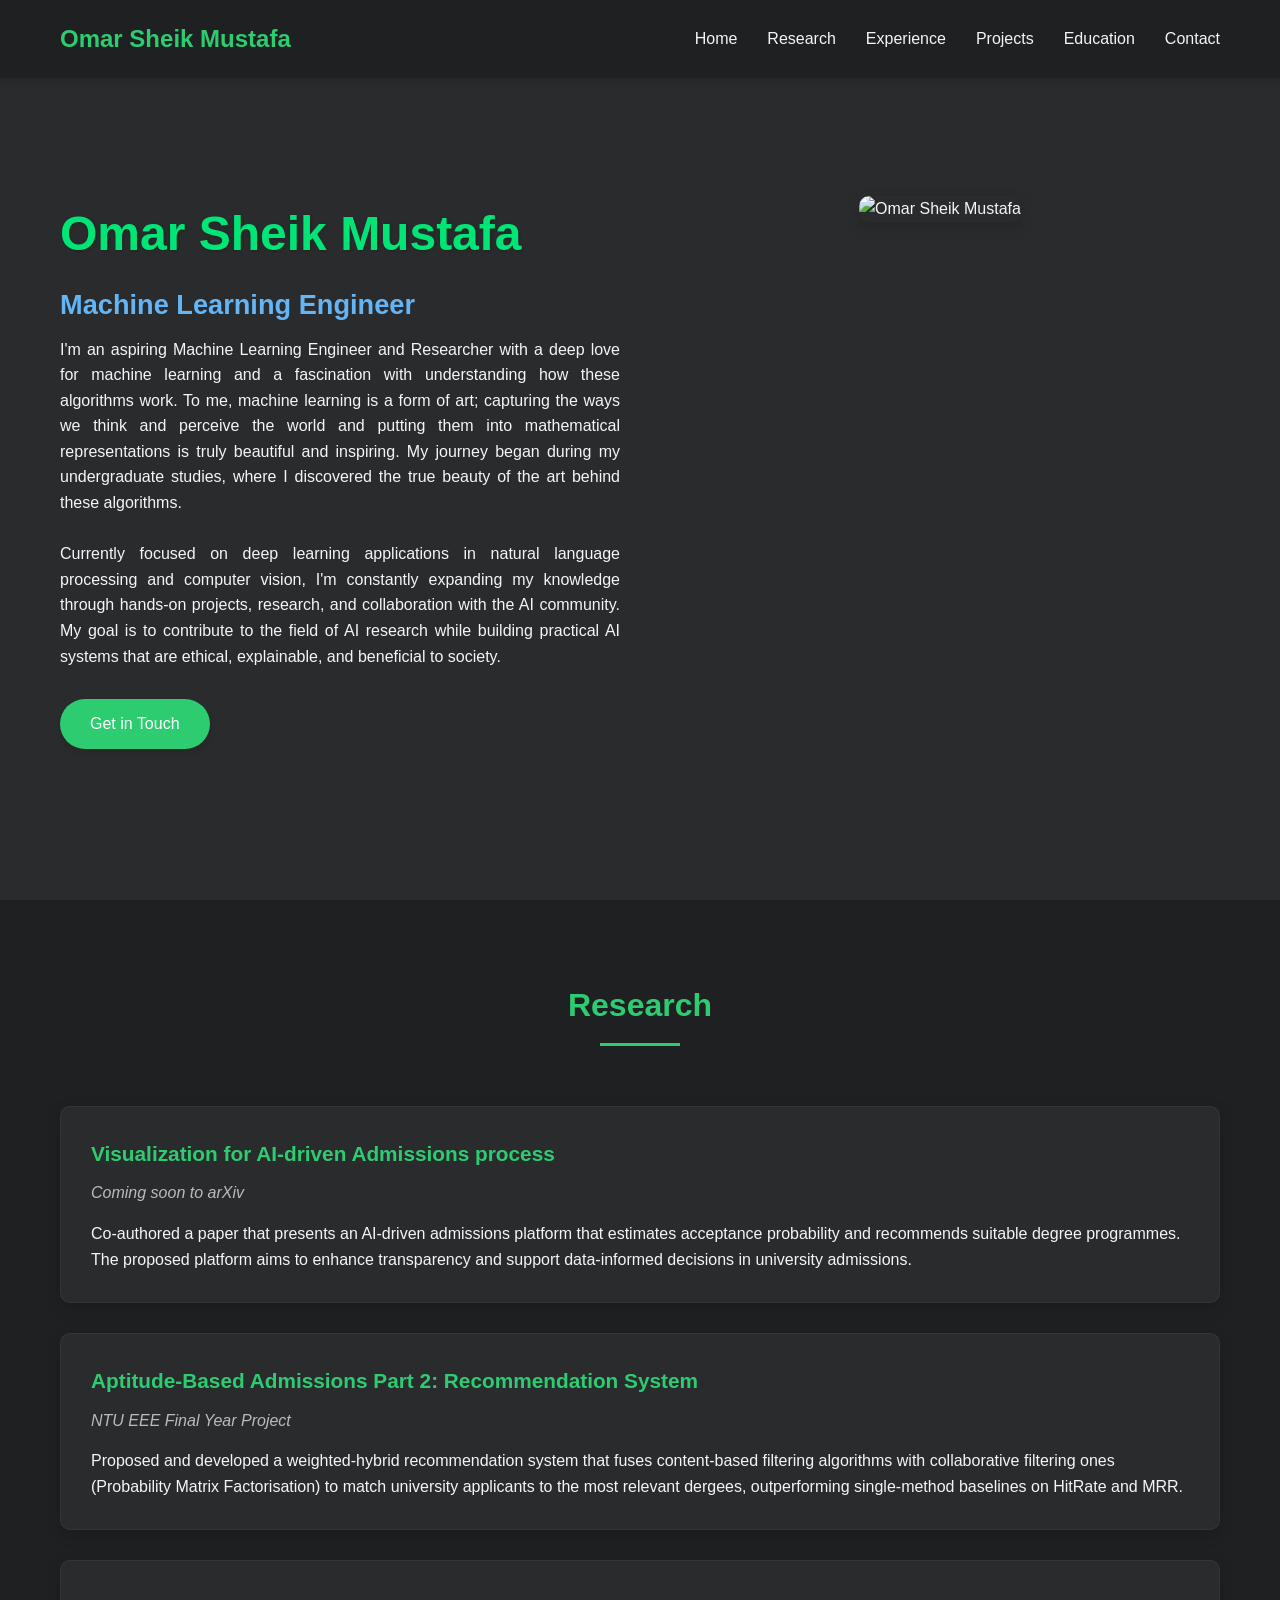
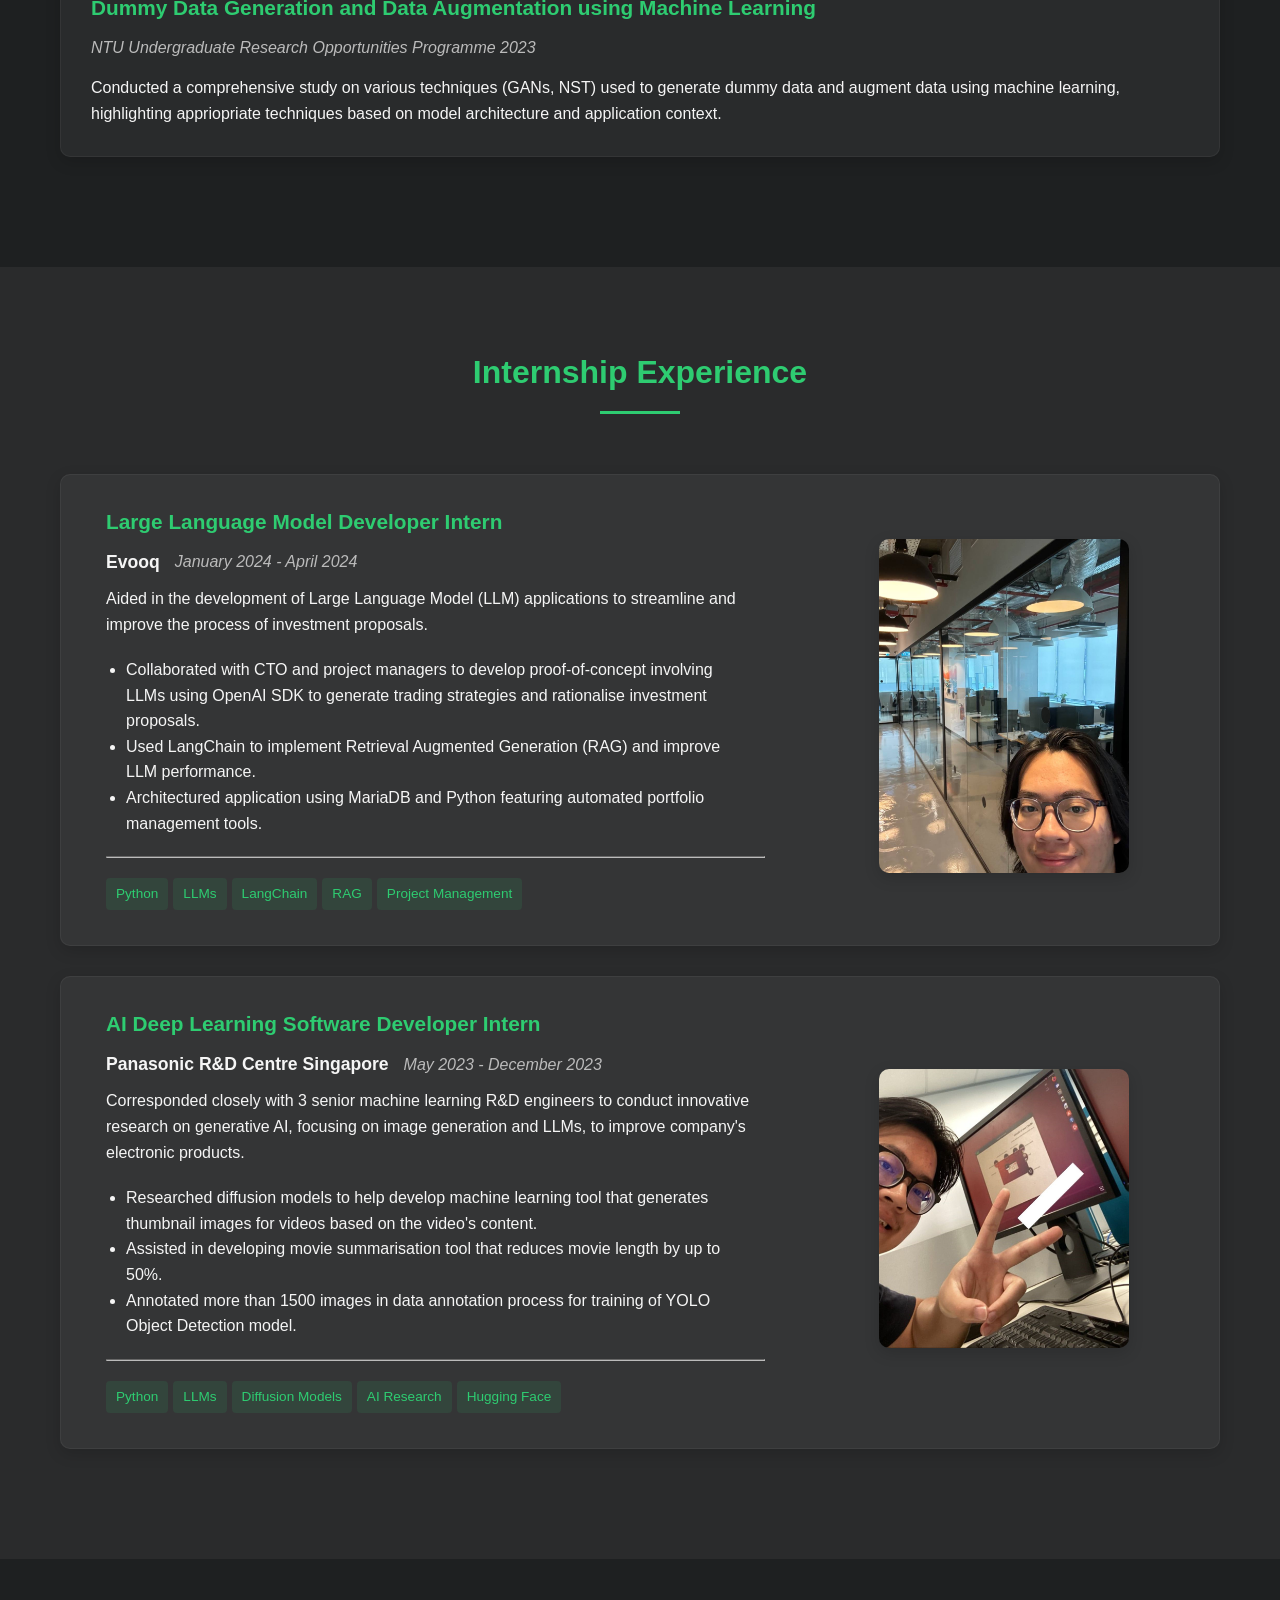
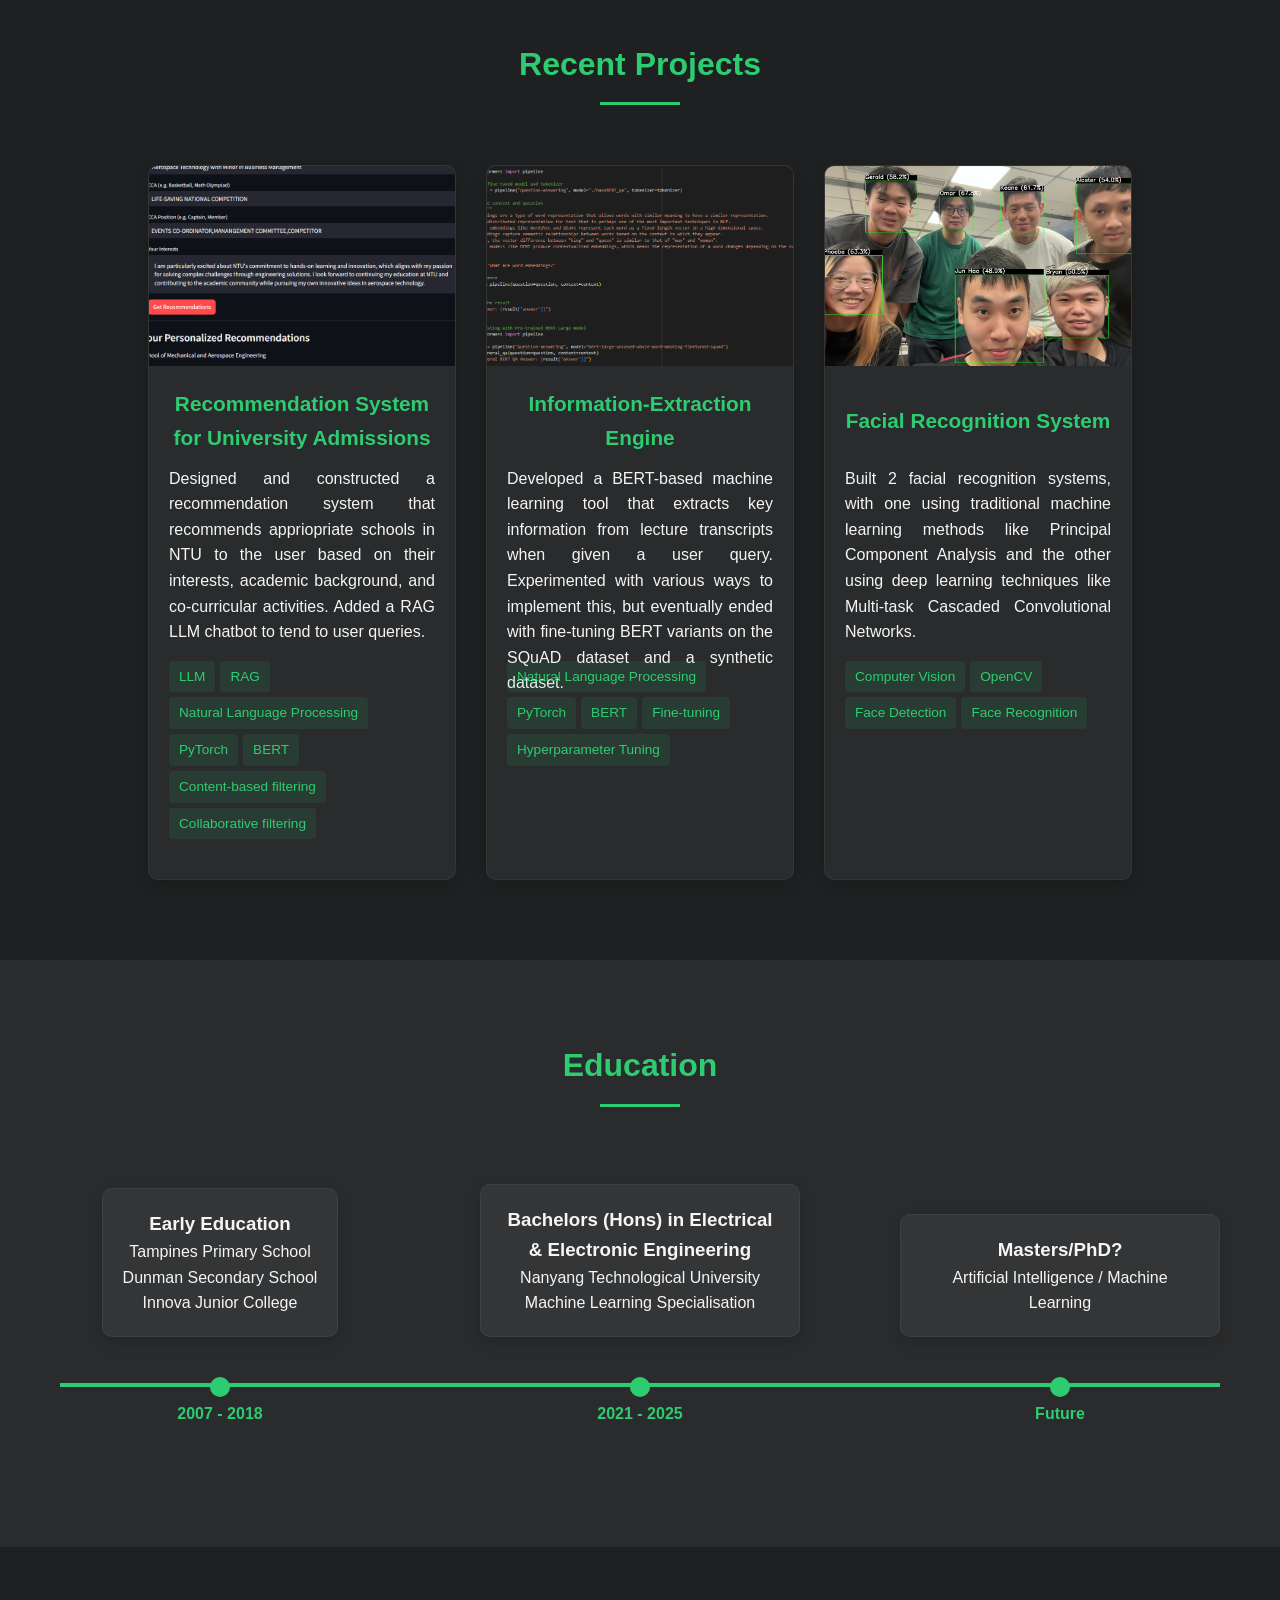
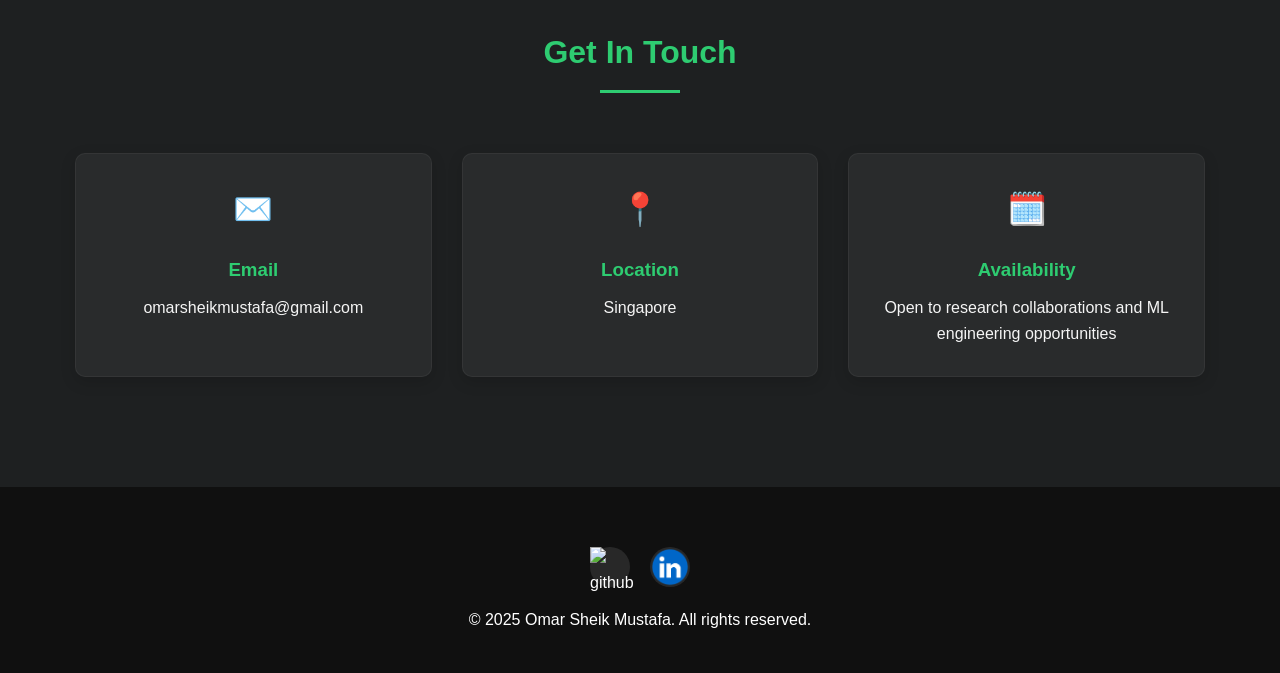
==== index.html @ 71ba4318 "Update index.html" ====
<!DOCTYPE html>
<html lang="en">
<head>
  <meta charset="UTF-8">
  <meta name="viewport" content="width=device-width, initial-scale=1.0">
  <title>Omar Sheik Mustafa</title>
  <link rel="stylesheet" href="styles.css">
</head>
<body>
  <!-- Header -->
  <header>
    <div class="container">
      <nav class="navbar">
        <div class="logo">Omar Sheik Mustafa</div>
        <ul class="nav-links">
          <li><a href="#about">Home</a></li>
          <li><a href="#research">Research</a></li>
          <li><a href="#experience">Experience</a></li>
          <li><a href="#projects">Projects</a></li>
          <li><a href="#education">Education</a></li>
          <li><a href="#contact">Contact</a></li>
        </ul>
        <div class="hamburger">&#9776;</div>
      </nav>
    </div>
  </header>

  <!-- Home Section -->
  <section id="about" class="about" style="background-color: #2a2b2c;">
    <div class="about-container">
      <!-- <h2 class="section-title">About Me</h2> -->       
      <div class="about-content">
        <div class="about-text">
          <h1>Omar Sheik Mustafa</h1>
          <h2>Machine Learning Engineer</h2>
          <p>
            I'm an aspiring Machine Learning Engineer and Researcher with a deep love for machine learning 
            and a fascination with understanding how these algorithms work. To me, machine learning is a 
            form of art; capturing the ways we think and perceive the world and putting them into mathematical representations 
            is truly beautiful and inspiring. My journey began during my undergraduate studies, 
            where I discovered the true beauty of the art behind these algorithms.
          </p>
          <br>
          <p>
            Currently focused on deep learning applications in natural language processing and computer vision, 
            I'm constantly expanding my knowledge through hands-on projects, research, and collaboration with the AI community.
            My goal is to contribute to the field of AI research while building practical AI systems that 
            are ethical, explainable, and beneficial to society.
          </p>
          <a href="#contact" class="btn">Get in Touch</a>
        </div>
        <div class="about-image">
          <img src="images/hero.jpg" alt="Omar Sheik Mustafa" width="350">
        </div>
      </div>
    </div>
  </section>

  <!-- Research Section -->
  <section id="research" class="section">
    <div class="container">
      <h2 class="section-title">Research</h2>
      
      <!-- Research Item 1 -->
      <div class="research-item">
        <h3 class="research-title">Visualization for AI-driven Admissions process</h3>
        <p class="research-meta">Coming soon to arXiv</p>
        <p>
          Co-authored a paper that presents an AI-driven admissions platform that 
          estimates acceptance probability and recommends suitable degree programmes. The proposed platform 
          aims to enhance transparency and support data-informed decisions in university admissions.
        </p>
      </div>

      <!-- Research Item 2 -->
      <div class="research-item">
        <h3 class="research-title">Aptitude-Based Admissions Part 2: Recommendation System</h3>
        <p class="research-meta">NTU EEE Final Year Project</p>
        <p>
          Proposed and developed a weighted-hybrid recommendation system that fuses content-based filtering algorithms 
          with collaborative filtering ones (Probability Matrix Factorisation) to match university applicants to the 
          most relevant dergees, outperforming single-method baselines on HitRate and MRR.
        </p>
      </div>
      <!-- Research Item 3 -->
      <div class="research-item">
        <h3 class="research-title">Dummy Data Generation and Data Augmentation using Machine Learning</h3>
        <p class="research-meta">NTU Undergraduate Research Opportunities Programme 2023</p>
        <p>
          Conducted a comprehensive study on various techniques (GANs, NST) used to generate dummy data and augment data 
          using machine learning, highlighting appriopriate techniques based on model architecture and application context.
        </p>
      </div>
    </div>
  </section>

  <!-- Experience Section -->
  <section id="experience" class="section" style="background-color: #2a2b2c;">
    <div class="container">
      <h2 class="section-title">Internship Experience</h2>
      <div class="experience-grid">

        <div class="experience-card">
          <div class="experience-content">
            <h3 class="experience-title">
              Large Language Model Developer Intern
            </h3>
            <div class="experience-meta">
              <span class="experience-company">Evooq</span>
              <span class="experience-duration">January 2024 - April 2024</span>
            </div>
            <p class="experience-summary">
              Aided in the development of Large Language Model (LLM) applications to streamline and improve the process 
              of investment proposals.
            </p>

            <ul class="experience-points">
              <li>
                Collaborated with CTO and project managers to develop proof-of-concept involving LLMs using OpenAI SDK 
                to generate trading strategies and rationalise investment proposals.
              </li>
              <li>
                Used LangChain to implement Retrieval Augmented Generation (RAG) and improve LLM performance.
              </li>
              <li>
                Architectured application using MariaDB and Python featuring automated portfolio management tools.
              </li>
            </ul>

            <hr>

            <div class="experience-tags">
              <span class="experience-tag">Python</span>
              <span class="experience-tag">LLMs</span>
              <span class="experience-tag">LangChain</span>
              <span class="experience-tag">RAG</span>
              <span class="experience-tag">Project Management</span>
            </div>
          </div>
          <div class="experience-image">
            <img src="images/evooq.jpg" alt="Evooq" width="250px">
          </div>
        </div>

        <div class="experience-card">
          <div class="experience-content">
            <h3 class="experience-title">
              AI Deep Learning Software Developer Intern
            </h3>
            <div class="experience-meta">
              <span class="experience-company">Panasonic R&D Centre Singapore</span>
              <span class="experience-duration">May 2023 - December 2023</span>
            </div>
            <p class="experience-summary">
              Corresponded closely with 3 senior machine learning R&D engineers to conduct innovative research on 
              generative AI, focusing on image generation and LLMs, to improve company's electronic products.
            </p>

            <ul class="experience-points">
              <li>
                Researched diffusion models to help develop machine learning tool that generates thumbnail images for videos 
                based on the video's content.
              </li>
              <li>
                Assisted in developing movie summarisation tool that reduces movie length by up to 50%.
              </li>
              <li>
                Annotated more than 1500 images in data annotation process for training of YOLO Object Detection model.
              </li>
            </ul>

            <hr>

            <div class="experience-tags">
              <span class="experience-tag">Python</span>
              <span class="experience-tag">LLMs</span>
              <span class="experience-tag">Diffusion Models</span>
              <span class="experience-tag">AI Research</span>
              <span class="experience-tag">Hugging Face</span>
            </div>
          </div>

          <div class="experience-image">
            <img src="images/panasonic.jpg" alt="Panasonic" width="250px">
          </div>
        </div>

      </div>
    </div>
  </section>

  <!-- Projects Section -->
  <section id="projects" class="section">
    <div class="container" id="projects-container">
      <h2 class="section-title">Recent Projects</h2>
      <div class="projects-grid">

        <!-- Project 1 -->
        <div class="project-card">
          <div class="project-image">
            <img src="images/recsys.png" alt="Recommendation System" height="200">
          </div>
          <div class="project-content">
            <h3 class="project-title">Recommendation System for University Admissions</h3>
            <p>
              Designed and constructed a recommendation system that recommends appriopriate schools in NTU 
              to the user based on their interests, academic background, and co-curricular activities. Added a 
              RAG LLM chatbot to tend to user queries.
            </p>
            <div class="project-tags">
              <span class="project-tag">LLM</span>
              <span class="project-tag">RAG</span>
              <span class="project-tag">Natural Language Processing</span>
              <span class="project-tag">PyTorch</span>
              <span class="project-tag">BERT</span>
              <span class="project-tag">Content-based filtering</span>
              <span class="project-tag">Collaborative filtering</span>
            </div>
            <!-- <div class="project-button-container">
              <a href="#" class="project-button">View Project</a>
            </div> -->
          </div>
        </div>
        
        <!-- Project 2 -->
        <div class="project-card">
          <div class="project-image">
            <img src="images/infoextract.png" alt="Information-Extraction Tool" height="200">
          </div>
          <div class="project-content">
            <h3 class="project-title">Information-Extraction Engine</h3>
            <p>
              Developed a BERT-based machine learning tool that extracts key information from lecture transcripts 
              when given a user query. Experimented with various ways to implement this, but eventually ended with 
              fine-tuning BERT variants on the SQuAD dataset and a synthetic dataset.
            </p>
            <div class="project-tags">
              <span class="project-tag">Natural Language Processing</span>
              <span class="project-tag">PyTorch</span>
              <span class="project-tag">BERT</span>
              <span class="project-tag">Fine-tuning</span>
              <span class="project-tag">Hyperparameter Tuning</span>
            </div>
            <!-- <div class="project-button-container">
              <a href="#" class="project-button">View Project</a>
            </div> -->
          </div>
          
        </div>
        
        <!-- Project 3 -->
        <div class="project-card">
          <div class="project-image">
            <img src="images/isd1.jpg" alt="Facial Recognition System">
          </div>
          <div class="project-content">
            <h3 class="project-title">Facial Recognition System</h3>
            <p>
              Built 2 facial recognition systems, with one using traditional machine learning methods like 
              Principal Component Analysis and the other using deep learning techniques like Multi-task Cascaded 
              Convolutional Networks.
            </p>
            <div class="project-tags">
              <span class="project-tag">Computer Vision</span>
              <span class="project-tag">OpenCV</span>
              <span class="project-tag">Face Detection</span>
              <span class="project-tag">Face Recognition </span>
            </div>
            <!-- <div class="project-button-container">
              <a href="https://github.com/omar-ntu/face-recognition" class="project-button">View Project</a>
            </div> -->
          </div>
        </div>
      </div>
    </div>
  </section>

  <!-- Education Section – new horizontal timeline -->
  <section id="education" class="section" style="background-color: #2a2b2c;">
    <div>
      <h2 class="section-title">Education</h2>
    </div>
    <div class="container">
      <div id="education-container">
        <div class="education-timeline">
          <span class="timeline-line"></span>
  
          <!-- Item 1 – left column, content below the line -->
          <div class="education-item">
            <span class="education-dot"></span>
            <span class="education-year">2007 - 2018</span>
            <div class="education-content">
              <h3 class="education-degree">Early Education</h3>
              <p>Tampines Primary School</p>
              <p>Dunman Secondary School</p>
              <p>Innova Junior College</p>
            </div>
          </div>
  
          <!-- Item 2 – centre column, content above the line -->
          <div class="education-item">
            <span class="education-dot"></span>
            <span class="education-year">2021 - 2025</span>
            <div class="education-content">
              <h3 class="education-degree">Bachelors (Hons) in Electrical & Electronic Engineering</h3>
              <p>Nanyang Technological University</p>
              <p>Machine Learning Specialisation</p>
            </div>
          </div>
  
          <!-- Item 3 – right column, content below the line -->
          <div class="education-item">
            <span class="education-dot"></span>
            <span class="education-year">Future</span>
            <div class="education-content">
              <h3 class="education-degree">Masters/PhD?</h3>
              <p>Artificial Intelligence / Machine Learning</p>
            </div>
          </div>
        </div>
      </div>
    </div>
  </section>


  <!-- Contact Section -->
  <section id="contact" class="section">
    <div class="container">
      <h2 class="section-title">Get In Touch</h2>
      
      <div class="contact-info">
        <!-- Email -->
        <div class="contact-card">
          <div class="contact-icon">✉️</div>
          <h3>Email</h3>
          <p>omarsheikmustafa@gmail.com</p>
        </div>
        
        <!-- Location -->
        <div class="contact-card">
          <div class="contact-icon">📍</div>
          <h3>Location</h3>
          <p>Singapore</p>
        </div>
        
        <!-- Availability -->
        <div class="contact-card">
          <div class="contact-icon">🗓️</div>
          <h3>Availability</h3>
          <p>Open to research collaborations and ML engineering opportunities</p>
        </div>
      </div>
    </div>
  </section>

  <!-- Footer -->
  <footer>
    <div class="container">
      <div class="social-links">
        <a href="https://github.com/omar-ntu" target="_blank" class="social-link" rel="noopener noreferrer">
          <img src="images/github.png" alt="github" class="social-link-avatar">
        </a>
        <a href="https://www.linkedin.com/in/omar-sheik-mustafa-7bb816259" target="_blank" class="social-link" rel="noopener noreferrer">
          <img src="images/linkedin.png" alt="linkedin" class="social-link-avatar">
        </a>
      </div>
      <p>&copy; 2025 Omar Sheik Mustafa. All rights reserved.</p>
    </div>
  </footer>

  <script>
    // Mobile navigation toggle
    document.addEventListener('DOMContentLoaded', function() {
      const hamburger = document.querySelector('.hamburger');
      const navLinks = document.querySelector('.nav-links');
      
      hamburger.addEventListener('click', function() {
        navLinks.classList.toggle('active');
      });
      
      // Smooth scrolling for navigation links
      document.querySelectorAll('a[href^="#"]').forEach(anchor => {
        anchor.addEventListener('click', function(e) {
          e.preventDefault();
          
          const targetId = this.getAttribute('href');
          const targetElement = document.querySelector(targetId);
          
          window.scrollTo({
            top: targetElement.offsetTop - 80,
            behavior: 'smooth'
          });
          
          // Close mobile menu after clicking a link
          if (navLinks.classList.contains('active')) {
            navLinks.classList.remove('active');
          }
        });
      });
    });
  </script>
</body>
</html>
---- styles.css ----
:root {
    --primary: #275292;  /* Lighter blue shade */
    --secondary: #2980b9; /* Brighter blue */
    --accent: #2ecc71; /* Vibrant green */
    --light: #1e2021; /* Kept the same as requested */
    --dark: #101010; /* Kept the same */
    --shadow: rgba(0, 0, 0, 0.15); /* Slightly more visible shadow */
}

* {
    margin: 0;
    padding: 0;
    box-sizing: border-box;
    font-family: 'Segoe UI', Tahoma, Geneva, Verdana, sans-serif;
}

body {
    background-color: var(--light);
    color: #f5f5f5; /* Lighter text for better contrast */
    line-height: 1.6;
}

a {
    color: var(--secondary);
    text-decoration: none;
    transition: color 0.3s;
}

a:hover {
    color: var(--accent);
}

.container {
    max-width: 1200px;
    margin: 0 auto;
    padding: 0 20px;
}

/* Header styles */
header {
    background-color: rgba(30, 32, 33, 0.95); /* Semi-transparent for modern look */
    box-shadow: 0 2px 10px var(--shadow);
    position: fixed;
    width: 100%;
    top: 0;
    z-index: 100;
    backdrop-filter: blur(5px); /* Modern blur effect */
}

.navbar {
    display: flex;
    justify-content: space-between;
    align-items: center;
    padding: 20px 0;
}

.logo {
    font-size: 1.5rem;
    font-weight: 700;
    color: var(--accent);
}

.nav-links {
    display: flex;
    list-style: none;
}

.nav-links li {
    margin-left: 30px;
}

.nav-links a {
    font-weight: 500;
    color: #f5f5f5; /* Better contrast */
}
.nav-links a:hover {
    color: var(--accent);
}

.hamburger {
    display: none;
    cursor: pointer;
    color: #f5f5f5;
}

/* Hero section */
.hero {
    background: linear-gradient(135deg, var(--primary) 0%, var(--secondary) 100%);
    color: white;
    padding: 30px 0;
    text-align: center;
}

.hero h1 {
    font-size: 3rem;
    margin-bottom: 20px;
    text-shadow: 1px 1px 3px rgba(0,0,0,0.2);
}

.hero p {
    font-size: 1.2rem;
    max-width: 700px;
    margin: 0 auto 30px;
}

.btn {
    display: inline-block;
    background-color: var(--accent);
    color: white;
    padding: 12px 30px;
    border-radius: 50px; /* Rounded buttons */
    font-weight: 500;
    transition: all 0.3s;
    border: none;
    box-shadow: 0 4px 6px rgba(0,0,0,0.1);
}

.btn:hover {
    background-color: #27ae60; /* Darker green on hover */
    color: white;
    transform: translateY(-2px);
    box-shadow: 0 6px 8px rgba(0,0,0,0.15);
}

/* About section */
.section {
    padding: 80px 0;
}
.about-container {
    max-width: 1200px;
    margin: 0 auto;
    padding: 0 20px;
    height: 100%;
    align-content: center;
}
.about {
    padding: 80px 0;
    height: 100vh;
}

.section-title {
    text-align: center;
    margin-bottom: 60px;
    font-size: 2rem;
    color: var(--accent);
    position: relative;
    padding-bottom: 15px;
}
/* test */
.section-title:after {
    content: '';
    position: absolute;
    bottom: 0;
    left: 50%;
    transform: translateX(-50%);
    width: 80px;
    height: 3px;
    background-color: var(--accent);
}

.about-content {
    display: flex;
    flex-wrap: wrap;
    margin-top: 5vh;
}

.about-text {
    flex: 1;
    min-width: 300px;
    padding-right: 40px;
    text-align: justify;
}
.about h1 {
    font-size: 3rem;
    margin-bottom: 10px;
    text-shadow: 1px 1px 3px rgba(0,0,0,0.2);
    color: #00E676;
}
.about h2 {
    font-size: 1.7rem;
    margin-bottom: 10px;
    color: #64B5F6;
}
.about a {
    margin-top: 30px;
}

.about-image {
    flex: 1;
    min-width: 300px;
    text-align: center;
}

.about-image img {
    max-width: 100%;
    border-radius: 10px;
    box-shadow: 0 5px 15px var(--shadow);
    transition: transform 0.3s;
}

.about-image img:hover {
    transform: scale(1.02);
}

.skills {
    margin-top: 40px;
}

.skills h3 {
    margin-bottom: 20px;
    color: var(--accent);
}

.skill-tags {
    display: flex;
    flex-wrap: wrap;
}

.skill-tag {
    background-color: rgba(255, 255, 255, 0.1);
    color: #f5f5f5;
    padding: 8px 16px;
    border-radius: 20px;
    margin: 0 10px 10px 0;
    box-shadow: 0 2px 5px var(--shadow);
    transition: all 0.3s;
}

.skill-tag:hover {
    background-color: var(--accent);
    transform: translateY(-2px);
}

/* Research section */
.research-item {
    background-color: rgba(255, 255, 255, 0.05);
    padding: 30px;
    border-radius: 10px;
    margin-bottom: 30px;
    box-shadow: 0 5px 15px var(--shadow);
    border: 1px solid rgba(255, 255, 255, 0.05);
    transition: transform 0.3s;
}

.research-item:hover {
    transform: translateY(-3px);
}

.research-title {
    font-size: 1.3rem;
    margin-bottom: 10px;
    color: var(--accent);
}

.research-meta {
    color: #bbb;
    font-style: italic;
    margin-bottom: 15px;
}

/* Experience section */
.experience-card {
    display: flex;
    background-color: rgba(255, 255, 255, 0.05);
    padding: 30px;
    border-radius: 10px;
    margin-bottom: 30px;
    box-shadow: 0 5px 15px var(--shadow);
    border: 1px solid rgba(255, 255, 255, 0.05);
    transition: transform 0.3s;
}
.experience-card:hover {
    transform: translateY(-3px)
}

.experience-content {
    width: 60%;
    margin-left: 15px;
}

.experience-title {
    font-size: 1.3rem;
    margin-bottom: 10px;
    color: var(--accent);
}
.experience-meta {
    display: flex;
    align-items: center;
    flex-wrap: wrap;
    /* margin-bottom: 20px; */
}
.experience-company {
    font-weight: bold;
    margin-right: 15px;
    font-size: 1.1rem;
}
.experience-duration {
    font-style: italic;
    color: #bbb;
    font-size: 1rem;
}

.experience-summary {
    margin-bottom: 20px;
    margin-top: 10px;
    line-height: 1.6;
}

.experience-points {
    margin: 20px;
}

.experience-content hr {
    border-color: #bbb;
}

.experience-tags {
    display: flex;
    flex-wrap: wrap;
    margin-top: 20px;
}
.experience-tag {
    background-color: rgba(46, 204, 113, 0.1);
    color: var(--accent);
    padding: 5px 10px;
    border-radius: 4px;
    margin: 0 5px 5px 0;
    font-size: 0.85rem;
}

.experience-image {
    flex: 1;
    min-width: 300px;
    text-align: center;
    align-content: center;
}
.experience-image img {
    max-width: 100%;
    border-radius: 10px;
    box-shadow: 0 5px 15px var(--shadow);
    transition: transform 0.3s;
    margin-right: -55px;
}
.experience-image img:hover {
    transform: scale(1.02);
}


/* Projects section */
#projects-container{
    width: 80%;
    max-width: 1200px;
}

.projects-grid {
    display: flex;
    grid-template-columns: repeat(auto-fill, minmax(350px, 1fr));
    gap: 30px;
    justify-content: center;
}

.project-card {
    background-color: rgba(255, 255, 255, 0.05);
    border-radius: 10px;
    overflow: hidden;
    box-shadow: 0 5px 15px var(--shadow);
    transition: transform 0.3s;
    border: 1px solid rgba(255, 255, 255, 0.05);
    width: 100%;
    /* max-width: 20%; */
}

.project-card:hover {
    transform: translateY(-5px);
    box-shadow: 0 8px 20px rgba(0, 0, 0, 0.2);
}

/* .project-button-container {
    display: flex;
    flex-direction: column;
}
.project-button {
    margin: auto;
    align-self: flex-start;
    display: inline-block;
    background-color: var(--accent);
    color: white;
    padding: 12px 30px;
    border-radius: 50px; 
    font-weight: 500;
    transition: all 0.3s;
    border: none;
    box-shadow: 0 4px 6px rgba(0,0,0,0.1);
}
.project-button:hover {
    background-color: #27ae60; 
    color: white;
    transform: translateY(-2px);
    box-shadow: 0 6px 8px rgba(0,0,0,0.15);
} */

.project-image {
    height: 200px;
    background-color: #2c3e50;
    display: flex;
    align-items: center;
    justify-content: center;
    color: var(--primary);
    font-size: 3rem;
}
.project-image img {
    height: 200px;
    object-fit: cover;
}

.project-content {
    padding: 20px;
}
.project-content h3 {
    height: 70px;
    text-align: center;
    align-content: center;
}
.project-content p {
    text-align: justify;
    height: 180px;
}

.project-title {
    font-size: 1.3rem;
    margin-bottom: 10px;
    color: var(--accent);
}

.project-tags {
    display: flex;
    flex-wrap: wrap;
    margin: 15px 0;
    /* height: 100px; */
}

.project-tag {
    background-color: rgba(46, 204, 113, 0.1);
    color: var(--accent);
    padding: 5px 10px;
    border-radius: 4px;
    margin: 0 5px 5px 0;
    font-size: 0.85rem;
}

/* Education Section */

#education-container {
    padding-top: 7.5%;
}
/* ===== horizontal timeline ===== */
.education-timeline{
    position:relative;
    display:flex;
    justify-content:space-between;
    align-items:flex-end;
    gap:20px;
    padding:60px 0 0px;
}

/* --- green bar --- */
.timeline-line{
    position:absolute;
    bottom:80px;
    left:0;
    width:100%;
    height:4px;
    background:var(--accent);
    z-index:1;
}

/* --- each timeline item --- */
.education-item{
    position:relative;
    flex:1 1 0;
    max-width:320px;
    display:flex;
    flex-direction:column;
    align-items:center;
    text-align:center;
}

/* --- green dot --- */
.education-dot{
    position:absolute;
    left:50%;
    bottom:80px;
    transform:translate(-50%,50%);
    width:20px;
    height:20px;
    border-radius:50%;
    background:var(--accent);
    z-index:2;
}

/* --- year label --- */
.education-year{
    position:absolute;
    left:50%;
    bottom:40px;
    transform:translateX(-50%);
    font-weight:700;
    color:var(--accent);
}


/* Content cards */
.education-content{
    position:relative;
    padding:20px;
    /* margin-top:-300px; */
    bottom: 130px;
    background:rgba(255,255,255,0.05);
    border:1px solid rgba(255,255,255,0.05);
    border-radius:10px;
    box-shadow:0 5px 15px var(--shadow);
    transition:transform .3s;
}

.education-content:hover{ transform:translateY(-5px); }

/* Contact section */
.contact-info {
    display: flex;
    justify-content: space-between;
    flex-wrap: wrap;
}

.contact-card {
    background-color: rgba(255, 255, 255, 0.05);
    padding: 30px;
    border-radius: 10px;
    box-shadow: 0 5px 15px var(--shadow);
    flex: 1;
    min-width: 300px;
    margin: 0 15px 30px;
    text-align: center;
    border: 1px solid rgba(255, 255, 255, 0.05);
    transition: transform 0.3s;
}

.contact-card:hover {
    transform: translateY(-5px);
}

.contact-icon {
    font-size: 2rem;
    color: var(--accent);
    margin-bottom: 20px;
}

.contact-card h3 {
    margin-bottom: 10px;
    color: var(--accent);
}

/* Footer */
footer {
    background-color: var(--dark);
    color: white;
    padding: 40px 0;
    text-align: center;
}

.social-links {
    display: flex;
    justify-content: center;
    margin: 20px 0;
}

.social-link {
    display: inline-block;
    width: 40px;
    height: 40px;
    background-color: rgba(255, 255, 255, 0.1);
    color: white;
    border-radius: 50%;
    margin: 0 10px;
    line-height: 40px;
    transition: all 0.3s;
}

.social-link:hover {
    background-color: var(--accent);
    transform: translateY(-3px);
}

.social-link-avatar {
    width: 40px;
    height: 40px;
    object-fit: cover;
}

/* Responsive styles */
@media (max-width: 992px) {
    .projects-grid {
        flex-direction: column;
        align-items: center;
    }
    
    .project-card {
        width: 90%;
        max-width: 500px;
        margin-bottom: 30px;
    }
    
    .experience-card {
        flex-direction: column;
    }
    
    .experience-image {
        order: -1;
        margin-bottom: 20px;
    }
    
    .experience-image img {
        margin-right: 0;
        max-width: 200px;
    }
    
    .experience-content {
        width: 100%;
        margin-left: 0;
    }
}

@media (max-width: 768px) {
    /* Fix the about section height issue on mobile */
    .about {
        height: auto; /* Remove fixed height */
        min-height: 100vh; /* Ensure minimum height but allow expansion */
        padding: 100px 0 80px; /* Add top padding for fixed header */
    }
    
    .about-container {
        align-content: flex-start; /* Change from center to flex-start */
        padding-top: 40px; /* Add some top padding */
    }
    
    .about-content {
        margin-top: 0; /* Remove the 5vh margin */
    }
    
    .navbar {
        flex-direction: column;
        align-items: flex-start;
        padding: 15px 0;
    }
    
    .nav-links {
        flex-direction: column;
        width: 100%;
        display: none;
        margin-top: 15px;
    }
    
    .nav-links.active {
        display: flex;
    }
    
    .nav-links li {
        margin: 10px 0;
        width: 100%;
        text-align: center;
    }
    
    .hamburger {
        display: block;
        position: absolute;
        top: 20px;
        right: 20px;
        font-size: 1.5rem;
    }
    
    .about-text, .about-image {
        flex: 100%;
        padding: 0;
        margin-bottom: 40px;
    }
    
    .about-image {
        display: flex;
        justify-content: center;
    }
    
    .hero h1 {
        font-size: 2.5rem;
    }
    
    .hero p {
        font-size: 1rem;
    }
    
    .section {
        padding: 60px 0;
    }
    
    .section-title {
        margin-bottom: 40px;
        font-size: 1.8rem;
    }
    
    #projects-container {
        width: 95%;
    }
    
    .project-content p {
        height: auto;
        max-height: 180px;
        overflow-y: auto;
    }
    
    .project-content h3 {
        height: auto;
        min-height: 70px;
    }
    
    .contact-card {
        min-width: 100%;
        margin: 0 0 20px;
    }
}

@media (max-width: 576px) {
    /* Further mobile optimizations */
    .about {
        padding: 120px 0 60px; /* Increase top padding for smaller screens */
    }
    
    .about h1 {
        font-size: 2.5rem; /* Slightly smaller on very small screens */
    }
    
    .about h2 {
        font-size: 1.4rem; /* Slightly smaller on very small screens */
    }
    
    .hero {
        padding: 140px 0 80px;
    }
    
    .hero h1 {
        font-size: 2rem;
    }
    
    .btn {
        padding: 10px 20px;
    }
    
    .education-timeline {
        flex-direction: column;
        padding-left: 40px;
        align-items: flex-start;
        gap: 60px;
    }
    
    .timeline-line {
        width: 4px;
        height: calc(100% - 60px);
        left: 20px;
        top: 0;
        bottom: auto;
    }
    
    .education-item {
        max-width: none;
        width: 100%;
        padding-left: 40px;
        align-items: flex-start;
    }
    
    .education-dot {
        left: 20px;
        top: 0;
        bottom: auto;
        transform: none;
    }
    
    .education-year {
        position: static;
        margin: 10px 0 0;
        transform: none;
        text-align: left;
    }
    
    .education-content {
        margin: 15px 0 0;
        width: 100%;
        bottom: 0;
    }
    
    .research-item, .experience-card {
        padding: 20px;
    }
    
    .experience-points {
        margin: 15px 0;
        padding-left: 20px;
    }
    
    .experience-points li {
        margin-bottom: 10px;
    }
    
    .social-links {
        flex-wrap: wrap;
    }
    
    .social-link {
        margin: 0 5px 10px;
    }
}
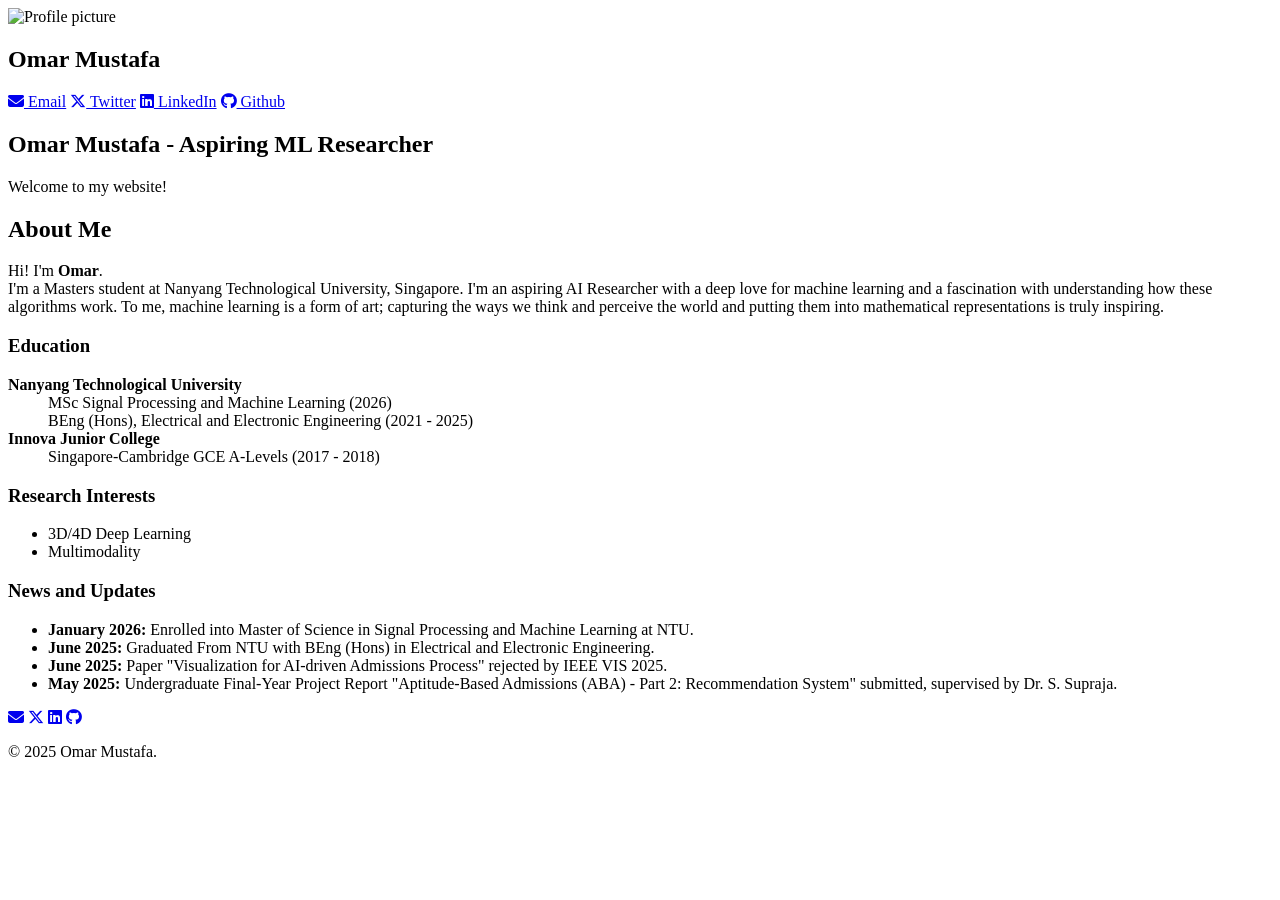
==== commit 725d4892: "Update index.html" ====
--- a/index.html
+++ b/index.html
@@ -4,400 +4,98 @@
   <meta charset="UTF-8">
   <meta name="viewport" content="width=device-width, initial-scale=1.0">
   <title>Omar Sheik Mustafa</title>
-  <link rel="stylesheet" href="styles.css">
+  <link rel="stylesheet" href="style.css">
+  <link rel="stylesheet" href="https://cdnjs.cloudflare.com/ajax/libs/font-awesome/6.5.2/css/all.min.css">
 </head>
 <body>
-  <!-- Header -->
-  <header>
-    <div class="container">
-      <nav class="navbar">
-        <div class="logo">Omar Sheik Mustafa</div>
-        <ul class="nav-links">
-          <li><a href="#about">Home</a></li>
-          <li><a href="#research">Research</a></li>
-          <li><a href="#experience">Experience</a></li>
-          <li><a href="#projects">Projects</a></li>
-          <li><a href="#education">Education</a></li>
-          <li><a href="#contact">Contact</a></li>
+  <div class="container">
+    <!-- Sidebar -->
+    <aside class="sidebar">
+        <img src="images/hero.jpg" alt="Profile picture" class="profile-img">
+        <h1 class="name">Omar Mustafa</h1>
+        <nav class="links">
+            <a href="mailto:omarsheikmustafa@gmail.com"><i class="fas fa-envelope"></i> Email</a>
+            <a href="https://x.com/omar_sheikm?s=21&t=WV_2fW_Zp-J0LnPg_ddOFw"><i class="fa-brands fa-x-twitter"></i> Twitter</a>
+            <a href="https://www.linkedin.com/in/omar-sheik-mustafa-7bb816259"><i class="fab fa-linkedin"></i> LinkedIn</a>
+            <a href="https://github.com/omar-ntu"><i class="fab fa-github"></i> Github</a>
+            <!-- <a href="#"><i class="fas fa-graduation-cap"></i> Google Scholar</a> -->
+        </nav>
+    </aside>
+
+    <!-- Main Content -->
+    <main class="content">
+      <section>
+          <h2>
+              Omar Mustafa - Aspiring ML Researcher
+          </h2>
+          <p>
+              Welcome to my website!
+          </p>
+      </section>
+      <section class="about">
+        <h2>About Me</h2>
+        <p>
+          Hi! I'm <b>Omar</b>. <br>
+          I'm a Masters student at Nanyang Technological University, Singapore.
+          I'm an aspiring AI Researcher with a 
+          deep love for machine learning and a fascination with understanding how 
+          these algorithms work. To me, machine learning is a form of art; capturing 
+          the ways we think and perceive the world and putting them into mathematical 
+          representations is truly inspiring.
+        </p>
+      </section>
+
+      <section class="education">
+        <h3>Education</h3>
+        <dl>
+          <dt><b>Nanyang Technological University</b></dt>
+            <dd>MSc Signal Processing and Machine Learning (2026)</dd>
+            <dd>BEng (Hons), Electrical and Electronic Engineering (2021 - 2025)</dd>
+          <dt><b>Innova Junior College</b></dt>
+            <dd>Singapore-Cambridge GCE A-Levels (2017 - 2018)</dd>
+        </dl>
+      </section>
+
+      <section class="research">
+        <h3>Research Interests</h3>
+        <ul>
+          <li>3D/4D Deep Learning</li>
+          <li>Multimodality</li>
         </ul>
-        <div class="hamburger">&#9776;</div>
-      </nav>
+      </section>
+
+      <section class="news">
+        <h3>News and Updates</h3>
+        <ul>
+          <li>
+            <b>January 2026:</b> 
+            Enrolled into Master of Science in Signal Processing and Machine Learning at NTU.
+          </li>
+          <li><b>June 2025:</b> 
+            Graduated From NTU with BEng (Hons) in Electrical and Electronic Engineering.
+          </li>
+          <li>
+            <b>June 2025:</b> 
+            Paper "Visualization for AI-driven Admissions Process" rejected by IEEE VIS 2025.
+          </li>
+          <li>
+            <b>May 2025:</b>
+            Undergraduate Final-Year Project Report "Aptitude-Based Admissions (ABA) - Part 2: 
+            Recommendation System" submitted, supervised by Dr. S. Supraja.
+          </li>
+        </ul>
+      </section>
+    </main>
+  </div>
+
+  <footer>
+    <div class="footer-links">
+      <a href="mailto:omarsheikmustafa@gmail.com"><i class="fas fa-envelope"></i></a>
+      <a href="https://x.com/omar_sheikm?s=21&t=WV_2fW_Zp-J0LnPg_ddOFw"><i class="fa-brands fa-x-twitter"></i></a>
+      <a href="https://www.linkedin.com/in/omar-sheik-mustafa-7bb816259"><i class="fab fa-linkedin"></i></a>
+      <a href="https://github.com/omar-ntu"><i class="fab fa-github"></i></a>
     </div>
-  </header>
-
-  <!-- Home Section -->
-  <section id="about" class="about" style="background-color: #2a2b2c;">
-    <div class="about-container">
-      <!-- <h2 class="section-title">About Me</h2> -->       
-      <div class="about-content">
-        <div class="about-text">
-          <h1>Omar Sheik Mustafa</h1>
-          <h2>Machine Learning Engineer</h2>
-          <p>
-            I'm an aspiring Machine Learning Engineer and Researcher with a deep love for machine learning 
-            and a fascination with understanding how these algorithms work. To me, machine learning is a 
-            form of art; capturing the ways we think and perceive the world and putting them into mathematical representations 
-            is truly beautiful and inspiring. My journey began during my undergraduate studies, 
-            where I discovered the true beauty of the art behind these algorithms.
-          </p>
-          <br>
-          <p>
-            Currently focused on deep learning applications in natural language processing and computer vision, 
-            I'm constantly expanding my knowledge through hands-on projects, research, and collaboration with the AI community.
-            My goal is to contribute to the field of AI research while building practical AI systems that 
-            are ethical, explainable, and beneficial to society.
-          </p>
-          <a href="#contact" class="btn">Get in Touch</a>
-        </div>
-        <div class="about-image">
-          <img src="images/hero.jpg" alt="Omar Sheik Mustafa" width="350">
-        </div>
-      </div>
-    </div>
-  </section>
-
-  <!-- Research Section -->
-  <section id="research" class="section">
-    <div class="container">
-      <h2 class="section-title">Research</h2>
-      
-      <!-- Research Item 1 -->
-      <div class="research-item">
-        <h3 class="research-title">Visualization for AI-driven Admissions process</h3>
-        <p class="research-meta">Coming soon to arXiv</p>
-        <p>
-          Co-authored a paper that presents an AI-driven admissions platform that 
-          estimates acceptance probability and recommends suitable degree programmes. The proposed platform 
-          aims to enhance transparency and support data-informed decisions in university admissions.
-        </p>
-      </div>
-
-      <!-- Research Item 2 -->
-      <div class="research-item">
-        <h3 class="research-title">Aptitude-Based Admissions Part 2: Recommendation System</h3>
-        <p class="research-meta">NTU EEE Final Year Project</p>
-        <p>
-          Proposed and developed a weighted-hybrid recommendation system that fuses content-based filtering algorithms 
-          with collaborative filtering ones (Probability Matrix Factorisation) to match university applicants to the 
-          most relevant dergees, outperforming single-method baselines on HitRate and MRR.
-        </p>
-      </div>
-      <!-- Research Item 3 -->
-      <div class="research-item">
-        <h3 class="research-title">Dummy Data Generation and Data Augmentation using Machine Learning</h3>
-        <p class="research-meta">NTU Undergraduate Research Opportunities Programme 2023</p>
-        <p>
-          Conducted a comprehensive study on various techniques (GANs, NST) used to generate dummy data and augment data 
-          using machine learning, highlighting appriopriate techniques based on model architecture and application context.
-        </p>
-      </div>
-    </div>
-  </section>
-
-  <!-- Experience Section -->
-  <section id="experience" class="section" style="background-color: #2a2b2c;">
-    <div class="container">
-      <h2 class="section-title">Internship Experience</h2>
-      <div class="experience-grid">
-
-        <div class="experience-card">
-          <div class="experience-content">
-            <h3 class="experience-title">
-              Large Language Model Developer Intern
-            </h3>
-            <div class="experience-meta">
-              <span class="experience-company">Evooq</span>
-              <span class="experience-duration">January 2024 - April 2024</span>
-            </div>
-            <p class="experience-summary">
-              Aided in the development of Large Language Model (LLM) applications to streamline and improve the process 
-              of investment proposals.
-            </p>
-
-            <ul class="experience-points">
-              <li>
-                Collaborated with CTO and project managers to develop proof-of-concept involving LLMs using OpenAI SDK 
-                to generate trading strategies and rationalise investment proposals.
-              </li>
-              <li>
-                Used LangChain to implement Retrieval Augmented Generation (RAG) and improve LLM performance.
-              </li>
-              <li>
-                Architectured application using MariaDB and Python featuring automated portfolio management tools.
-              </li>
-            </ul>
-
-            <hr>
-
-            <div class="experience-tags">
-              <span class="experience-tag">Python</span>
-              <span class="experience-tag">LLMs</span>
-              <span class="experience-tag">LangChain</span>
-              <span class="experience-tag">RAG</span>
-              <span class="experience-tag">Project Management</span>
-            </div>
-          </div>
-          <div class="experience-image">
-            <img src="images/evooq.jpg" alt="Evooq" width="250px">
-          </div>
-        </div>
-
-        <div class="experience-card">
-          <div class="experience-content">
-            <h3 class="experience-title">
-              AI Deep Learning Software Developer Intern
-            </h3>
-            <div class="experience-meta">
-              <span class="experience-company">Panasonic R&D Centre Singapore</span>
-              <span class="experience-duration">May 2023 - December 2023</span>
-            </div>
-            <p class="experience-summary">
-              Corresponded closely with 3 senior machine learning R&D engineers to conduct innovative research on 
-              generative AI, focusing on image generation and LLMs, to improve company's electronic products.
-            </p>
-
-            <ul class="experience-points">
-              <li>
-                Researched diffusion models to help develop machine learning tool that generates thumbnail images for videos 
-                based on the video's content.
-              </li>
-              <li>
-                Assisted in developing movie summarisation tool that reduces movie length by up to 50%.
-              </li>
-              <li>
-                Annotated more than 1500 images in data annotation process for training of YOLO Object Detection model.
-              </li>
-            </ul>
-
-            <hr>
-
-            <div class="experience-tags">
-              <span class="experience-tag">Python</span>
-              <span class="experience-tag">LLMs</span>
-              <span class="experience-tag">Diffusion Models</span>
-              <span class="experience-tag">AI Research</span>
-              <span class="experience-tag">Hugging Face</span>
-            </div>
-          </div>
-
-          <div class="experience-image">
-            <img src="images/panasonic.jpg" alt="Panasonic" width="250px">
-          </div>
-        </div>
-
-      </div>
-    </div>
-  </section>
-
-  <!-- Projects Section -->
-  <section id="projects" class="section">
-    <div class="container" id="projects-container">
-      <h2 class="section-title">Recent Projects</h2>
-      <div class="projects-grid">
-
-        <!-- Project 1 -->
-        <div class="project-card">
-          <div class="project-image">
-            <img src="images/recsys.png" alt="Recommendation System" height="200">
-          </div>
-          <div class="project-content">
-            <h3 class="project-title">Recommendation System for University Admissions</h3>
-            <p>
-              Designed and constructed a recommendation system that recommends appriopriate schools in NTU 
-              to the user based on their interests, academic background, and co-curricular activities. Added a 
-              RAG LLM chatbot to tend to user queries.
-            </p>
-            <div class="project-tags">
-              <span class="project-tag">LLM</span>
-              <span class="project-tag">RAG</span>
-              <span class="project-tag">Natural Language Processing</span>
-              <span class="project-tag">PyTorch</span>
-              <span class="project-tag">BERT</span>
-              <span class="project-tag">Content-based filtering</span>
-              <span class="project-tag">Collaborative filtering</span>
-            </div>
-            <!-- <div class="project-button-container">
-              <a href="#" class="project-button">View Project</a>
-            </div> -->
-          </div>
-        </div>
-        
-        <!-- Project 2 -->
-        <div class="project-card">
-          <div class="project-image">
-            <img src="images/infoextract.png" alt="Information-Extraction Tool" height="200">
-          </div>
-          <div class="project-content">
-            <h3 class="project-title">Information-Extraction Engine</h3>
-            <p>
-              Developed a BERT-based machine learning tool that extracts key information from lecture transcripts 
-              when given a user query. Experimented with various ways to implement this, but eventually ended with 
-              fine-tuning BERT variants on the SQuAD dataset and a synthetic dataset.
-            </p>
-            <div class="project-tags">
-              <span class="project-tag">Natural Language Processing</span>
-              <span class="project-tag">PyTorch</span>
-              <span class="project-tag">BERT</span>
-              <span class="project-tag">Fine-tuning</span>
-              <span class="project-tag">Hyperparameter Tuning</span>
-            </div>
-            <!-- <div class="project-button-container">
-              <a href="#" class="project-button">View Project</a>
-            </div> -->
-          </div>
-          
-        </div>
-        
-        <!-- Project 3 -->
-        <div class="project-card">
-          <div class="project-image">
-            <img src="images/isd1.jpg" alt="Facial Recognition System">
-          </div>
-          <div class="project-content">
-            <h3 class="project-title">Facial Recognition System</h3>
-            <p>
-              Built 2 facial recognition systems, with one using traditional machine learning methods like 
-              Principal Component Analysis and the other using deep learning techniques like Multi-task Cascaded 
-              Convolutional Networks.
-            </p>
-            <div class="project-tags">
-              <span class="project-tag">Computer Vision</span>
-              <span class="project-tag">OpenCV</span>
-              <span class="project-tag">Face Detection</span>
-              <span class="project-tag">Face Recognition </span>
-            </div>
-            <!-- <div class="project-button-container">
-              <a href="https://github.com/omar-ntu/face-recognition" class="project-button">View Project</a>
-            </div> -->
-          </div>
-        </div>
-      </div>
-    </div>
-  </section>
-
-  <!-- Education Section – new horizontal timeline -->
-  <section id="education" class="section" style="background-color: #2a2b2c;">
-    <div>
-      <h2 class="section-title">Education</h2>
-    </div>
-    <div class="container">
-      <div id="education-container">
-        <div class="education-timeline">
-          <span class="timeline-line"></span>
-  
-          <!-- Item 1 – left column, content below the line -->
-          <div class="education-item">
-            <span class="education-dot"></span>
-            <span class="education-year">2007 - 2018</span>
-            <div class="education-content">
-              <h3 class="education-degree">Early Education</h3>
-              <p>Tampines Primary School</p>
-              <p>Dunman Secondary School</p>
-              <p>Innova Junior College</p>
-            </div>
-          </div>
-  
-          <!-- Item 2 – centre column, content above the line -->
-          <div class="education-item">
-            <span class="education-dot"></span>
-            <span class="education-year">2021 - 2025</span>
-            <div class="education-content">
-              <h3 class="education-degree">Bachelors (Hons) in Electrical & Electronic Engineering</h3>
-              <p>Nanyang Technological University</p>
-              <p>Machine Learning Specialisation</p>
-            </div>
-          </div>
-  
-          <!-- Item 3 – right column, content below the line -->
-          <div class="education-item">
-            <span class="education-dot"></span>
-            <span class="education-year">Future</span>
-            <div class="education-content">
-              <h3 class="education-degree">Masters/PhD?</h3>
-              <p>Artificial Intelligence / Machine Learning</p>
-            </div>
-          </div>
-        </div>
-      </div>
-    </div>
-  </section>
-
-
-  <!-- Contact Section -->
-  <section id="contact" class="section">
-    <div class="container">
-      <h2 class="section-title">Get In Touch</h2>
-      
-      <div class="contact-info">
-        <!-- Email -->
-        <div class="contact-card">
-          <div class="contact-icon">✉️</div>
-          <h3>Email</h3>
-          <p>omarsheikmustafa@gmail.com</p>
-        </div>
-        
-        <!-- Location -->
-        <div class="contact-card">
-          <div class="contact-icon">📍</div>
-          <h3>Location</h3>
-          <p>Singapore</p>
-        </div>
-        
-        <!-- Availability -->
-        <div class="contact-card">
-          <div class="contact-icon">🗓️</div>
-          <h3>Availability</h3>
-          <p>Open to research collaborations and ML engineering opportunities</p>
-        </div>
-      </div>
-    </div>
-  </section>
-
-  <!-- Footer -->
-  <footer>
-    <div class="container">
-      <div class="social-links">
-        <a href="https://github.com/omar-ntu" target="_blank" class="social-link" rel="noopener noreferrer">
-          <img src="images/github.png" alt="github" class="social-link-avatar">
-        </a>
-        <a href="https://www.linkedin.com/in/omar-sheik-mustafa-7bb816259" target="_blank" class="social-link" rel="noopener noreferrer">
-          <img src="images/linkedin.png" alt="linkedin" class="social-link-avatar">
-        </a>
-      </div>
-      <p>&copy; 2025 Omar Sheik Mustafa. All rights reserved.</p>
-    </div>
+    <p>© 2025 Omar Mustafa.</p>
   </footer>
-
-  <script>
-    // Mobile navigation toggle
-    document.addEventListener('DOMContentLoaded', function() {
-      const hamburger = document.querySelector('.hamburger');
-      const navLinks = document.querySelector('.nav-links');
-      
-      hamburger.addEventListener('click', function() {
-        navLinks.classList.toggle('active');
-      });
-      
-      // Smooth scrolling for navigation links
-      document.querySelectorAll('a[href^="#"]').forEach(anchor => {
-        anchor.addEventListener('click', function(e) {
-          e.preventDefault();
-          
-          const targetId = this.getAttribute('href');
-          const targetElement = document.querySelector(targetId);
-          
-          window.scrollTo({
-            top: targetElement.offsetTop - 80,
-            behavior: 'smooth'
-          });
-          
-          // Close mobile menu after clicking a link
-          if (navLinks.classList.contains('active')) {
-            navLinks.classList.remove('active');
-          }
-        });
-      });
-    });
-  </script>
 </body>
 </html>
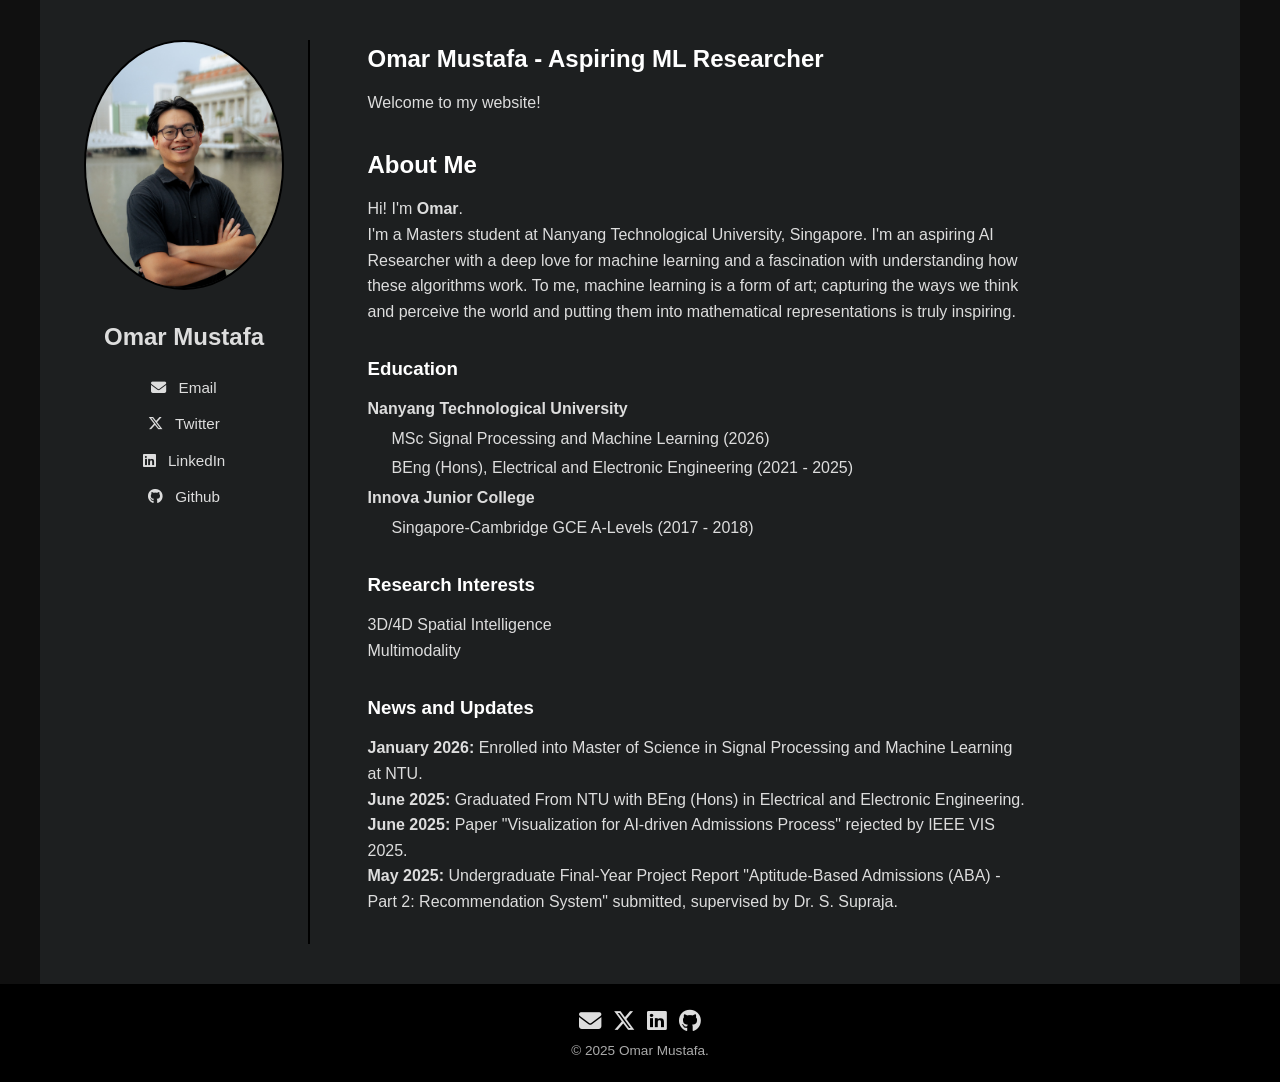
==== commit 55eb1036: "Update index.html" ====
--- a/index.html
+++ b/index.html
@@ -59,7 +59,7 @@
       <section class="research">
         <h3>Research Interests</h3>
         <ul>
-          <li>3D/4D Deep Learning</li>
+          <li>3D/4D Spatial Intelligence</li>
           <li>Multimodality</li>
         </ul>
       </section>
@@ -99,3 +99,4 @@
   </footer>
 </body>
 </html>
+
--- a/style.css
+++ b/style.css
@@ -0,0 +1,196 @@
+/* Global Reset */
+* {
+  margin: 0;
+  padding: 0;
+  box-sizing: border-box;
+}
+
+body {
+  font-family: Arial, Helvetica, sans-serif;
+  background-color: #101010;
+  color: #ddd;
+  line-height: 1.6;
+}
+
+html, body {
+  min-height: 100%;
+  margin: 0;
+  display: flex;
+  flex-direction: column;
+}
+
+/* Layout */
+.container {
+  display: grid;
+  grid-template-columns: 250px 1fr 300px;
+  gap: 30px;
+  max-width: 1200px;
+  margin: 0 auto;
+  padding: 40px 20px;
+  background-color: #1d1f20;
+}
+
+main.content {
+  flex: 1;
+}
+
+/* Sidebar */
+.sidebar {
+  text-align: center;
+  border-right: 2px solid black;
+}
+
+.name {
+  font-size: 1.5rem;
+  margin-bottom: 20px;
+}
+
+.profile-img {
+  width: 200px;
+  height: 250px;
+  border-radius: 50%;
+  margin-bottom: 20px;
+  border: #000 2px solid;
+}
+
+.links {
+  display: flex;
+  flex-direction: column;
+  gap: 12px;
+}
+
+.links a {
+  color: #ddd;
+  text-decoration: none;
+  font-size: 0.95rem;
+  transition: color 0.2s;
+}
+
+.links a:hover {
+  color: #f4d03f;
+}
+
+.links i {
+  margin-right: 8px;
+}
+
+/* Main Content */
+.content {
+  margin-left: 5%;
+  margin-right: -25%;
+  /* background-color: green; */
+}
+
+.content h2, .content h3 {
+  color: #fff;
+  margin-bottom: 12px;
+}
+
+.content section {
+  margin-bottom: 30px;
+}
+
+.content ul {
+  list-style-type: none;
+  padding-left: 0;
+}
+
+.content dl {
+  display: grid;
+  gap: 4px 16px;
+}
+.content dd {
+  margin-left: 1.5em;
+}
+
+/* Footer */
+footer {
+  background-color: #000;
+  color: #aaa;
+  text-align: center;
+  padding: 20px;
+  font-size: 0.85rem;
+  margin-top: auto; /* pushes footer to bottom */
+}
+
+footer a {
+  color: #f4d03f;
+  text-decoration: none;
+}
+
+.footer-links a{
+  color: #ddd;
+  text-decoration: none;
+  font-size: 1.4rem;
+  transition: color 0.2s;
+  margin: 0 4px;
+}
+
+.footer-links a:hover {
+  color: #f4d03f;
+}
+
+/* Responsive Layout */
+@media (max-width: 1024px) {
+  .container {
+    grid-template-columns: 200px 1fr; /* shrink sidebar */
+    gap: 20px;
+    padding: 20px;
+  }
+
+  .profile-img {
+    width: 150px;
+    height: auto;
+  }
+
+  .content {
+    margin: 0;
+  }
+}
+
+@media (max-width: 768px) {
+  .container {
+    grid-template-columns: 150px 1fr; /* sidebar stays left */
+    gap: 15px;
+    padding: 15px;
+  }
+
+  .profile-img {
+    width: 120px;
+    height: auto;
+  }
+
+  body {
+    font-size: 0.9rem;
+  }
+}
+
+@media (max-width: 480px) {
+  .container {
+    grid-template-columns: 120px 1fr; /* very slim sidebar */
+    gap: 10px;
+    padding: 10px;
+  }
+
+  .profile-img {
+    width: 90px;
+    height: auto;
+  }
+
+  .name {
+    font-size: 1rem;
+  }
+
+  .links a {
+    font-size: 0.8rem;
+  }
+
+  footer {
+    font-size: 0.7rem;
+    padding: 10px;
+  }
+
+  .footer-links a {
+    font-size: 1rem;
+  }
+}
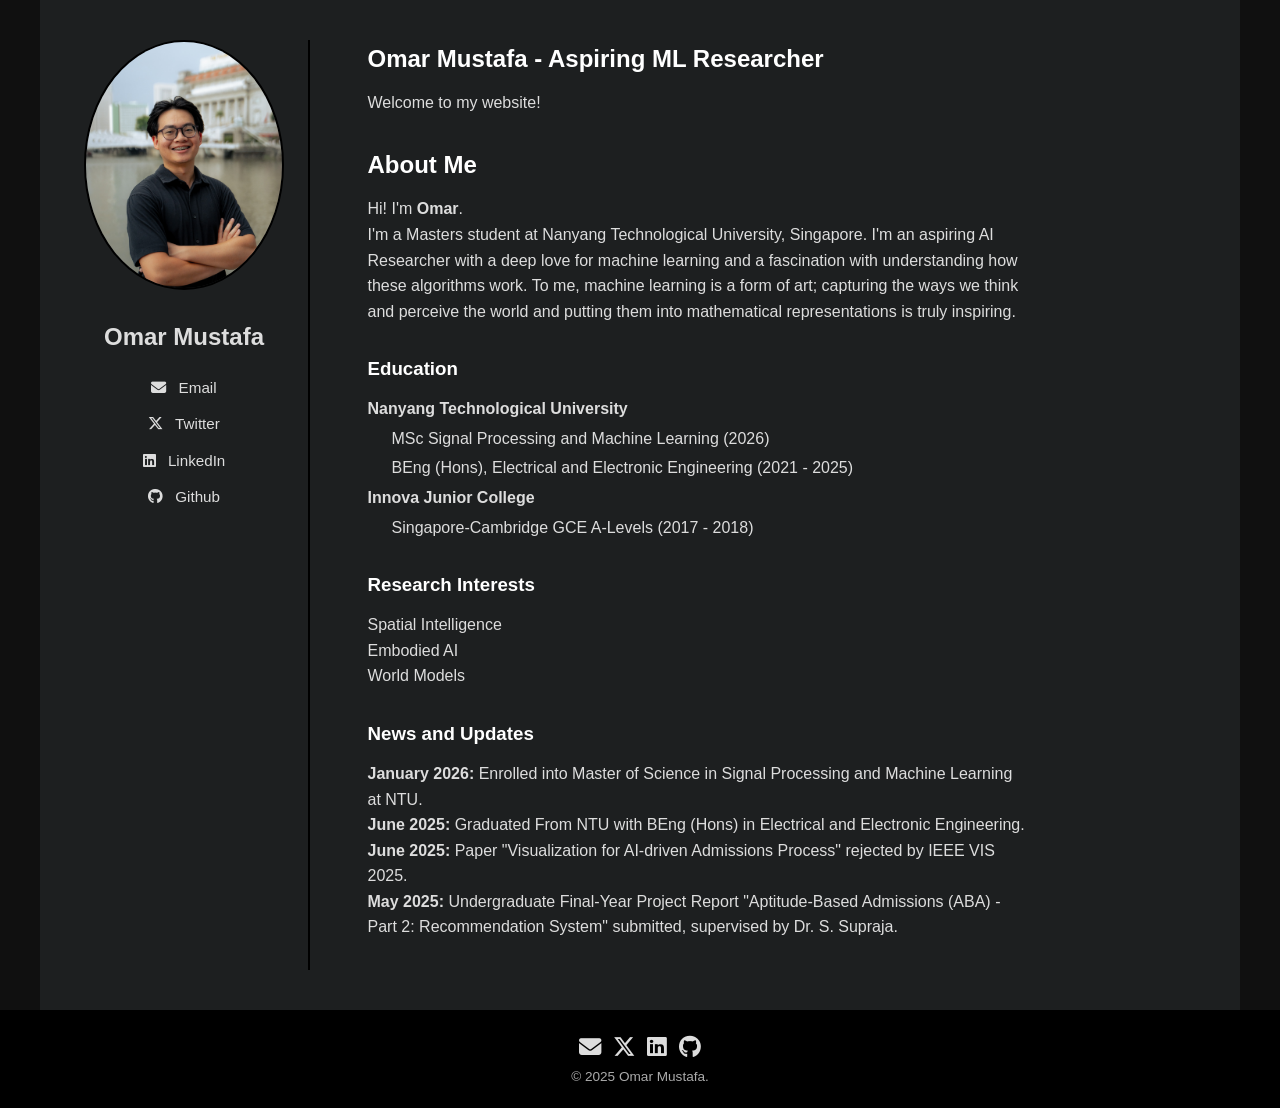
==== commit 82e7a203: "Update index.html" ====
--- a/index.html
+++ b/index.html
@@ -59,8 +59,9 @@
       <section class="research">
         <h3>Research Interests</h3>
         <ul>
-          <li>3D/4D Spatial Intelligence</li>
-          <li>Multimodality</li>
+          <li>Spatial Intelligence</li>
+          <li>Embodied AI</li>
+          <li>World Models</li>
         </ul>
       </section>
 
@@ -100,3 +101,4 @@
 </body>
 </html>
 
+
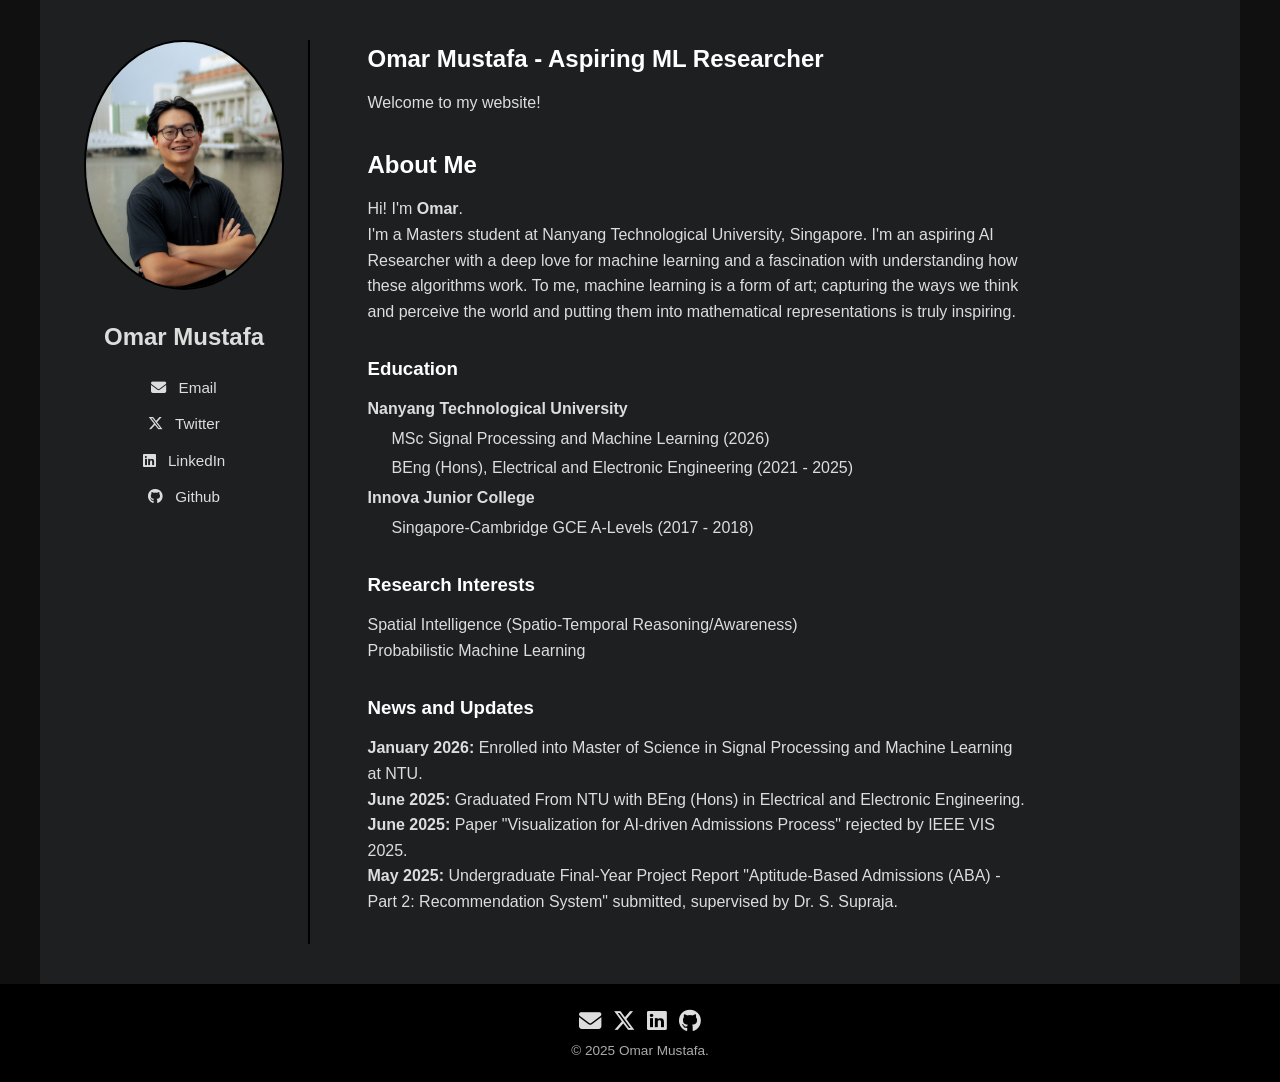
==== commit 2e9b3542: "Update index.html" ====
--- a/index.html
+++ b/index.html
@@ -59,9 +59,8 @@
       <section class="research">
         <h3>Research Interests</h3>
         <ul>
-          <li>Spatial Intelligence</li>
-          <li>Embodied AI</li>
-          <li>World Models</li>
+          <li>Spatial Intelligence (Spatio-Temporal Reasoning/Awareness)</li>
+          <li>Probabilistic Machine Learning</li>
         </ul>
       </section>
 
@@ -102,3 +101,4 @@
 </html>
 
 
+
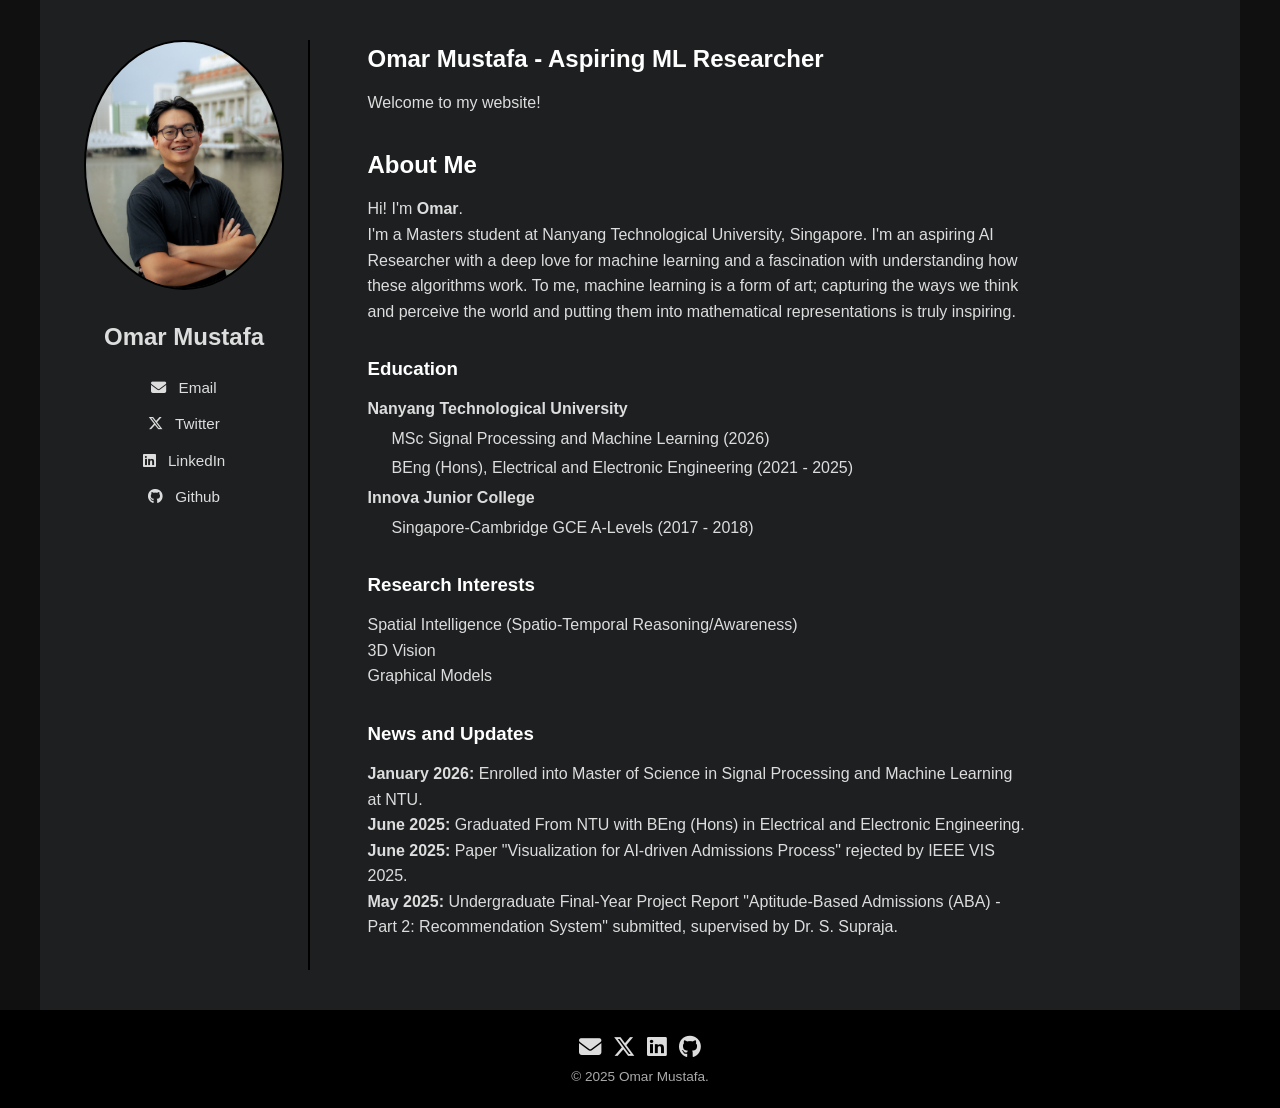
==== commit 668fb6c0: "Update index.html" ====
--- a/index.html
+++ b/index.html
@@ -60,7 +60,8 @@
         <h3>Research Interests</h3>
         <ul>
           <li>Spatial Intelligence (Spatio-Temporal Reasoning/Awareness)</li>
-          <li>Probabilistic Machine Learning</li>
+          <li>3D Vision</li>
+          <li>Graphical Models</li>
         </ul>
       </section>
 
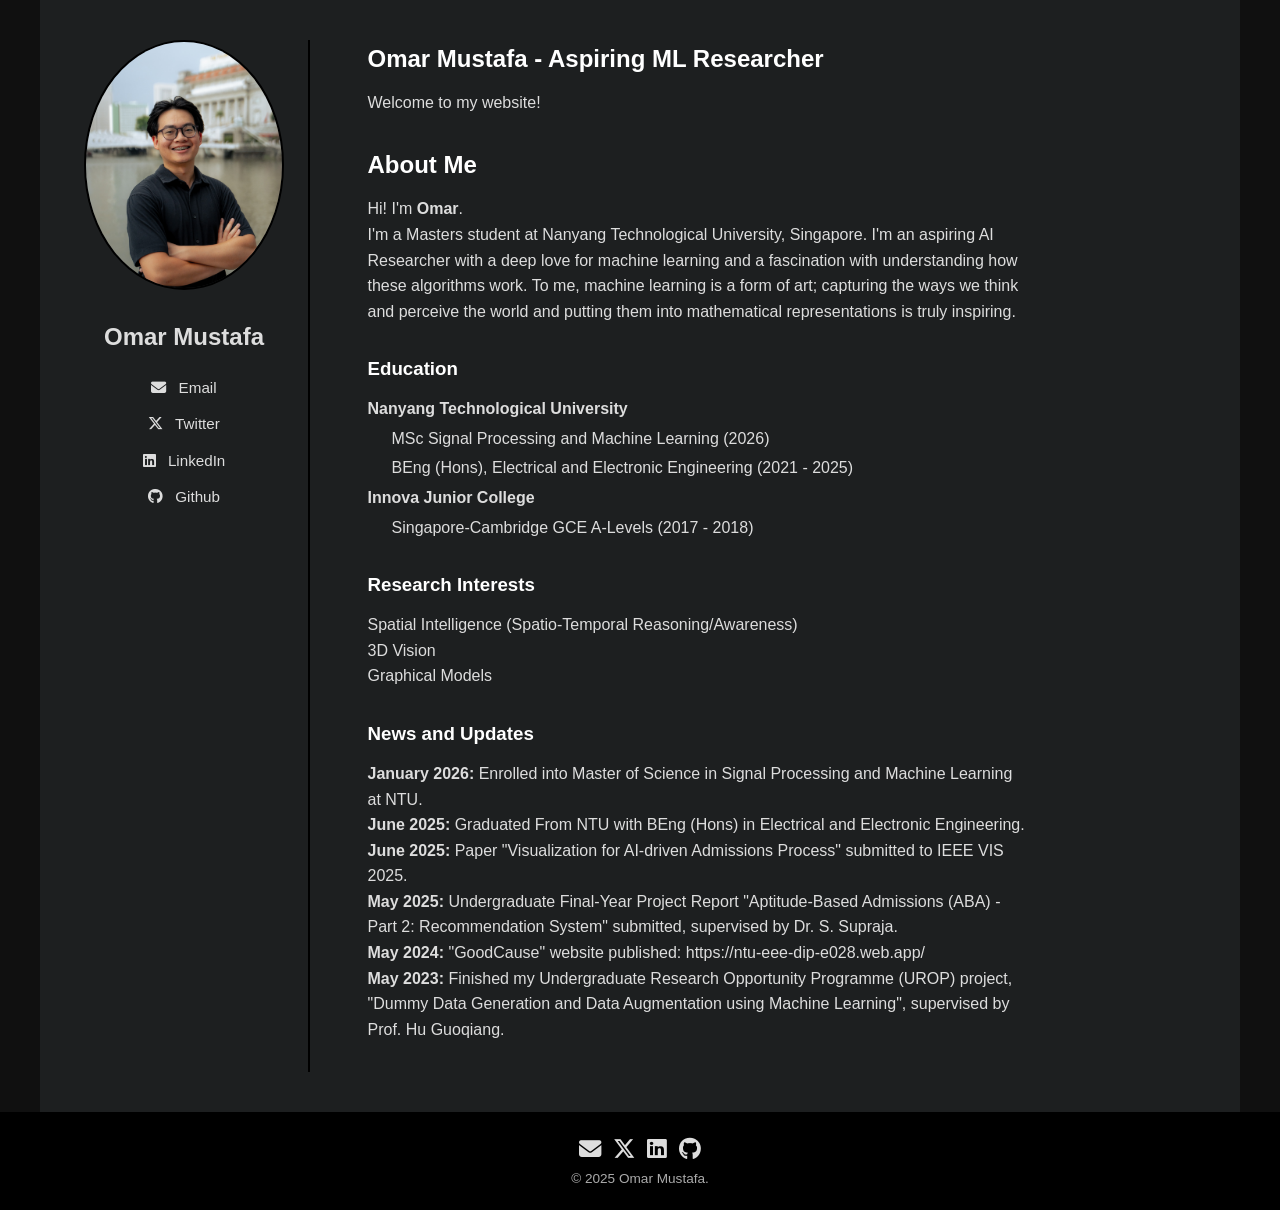
==== commit 1940fa1f: "Update index.html" ====
--- a/index.html
+++ b/index.html
@@ -77,12 +77,21 @@
           </li>
           <li>
             <b>June 2025:</b> 
-            Paper "Visualization for AI-driven Admissions Process" rejected by IEEE VIS 2025.
+            Paper "Visualization for AI-driven Admissions Process" submitted to IEEE VIS 2025.
           </li>
           <li>
             <b>May 2025:</b>
             Undergraduate Final-Year Project Report "Aptitude-Based Admissions (ABA) - Part 2: 
             Recommendation System" submitted, supervised by Dr. S. Supraja.
+          </li>
+          <li>
+            <b>May 2024:</b>
+            "GoodCause" website published: https://ntu-eee-dip-e028.web.app/
+          </li>
+          <li>
+            <b>May 2023:</b>
+            Finished my Undergraduate Research Opportunity Programme (UROP) project, 
+            "Dummy Data Generation and Data Augmentation using Machine Learning", supervised by Prof. Hu Guoqiang.
           </li>
         </ul>
       </section>
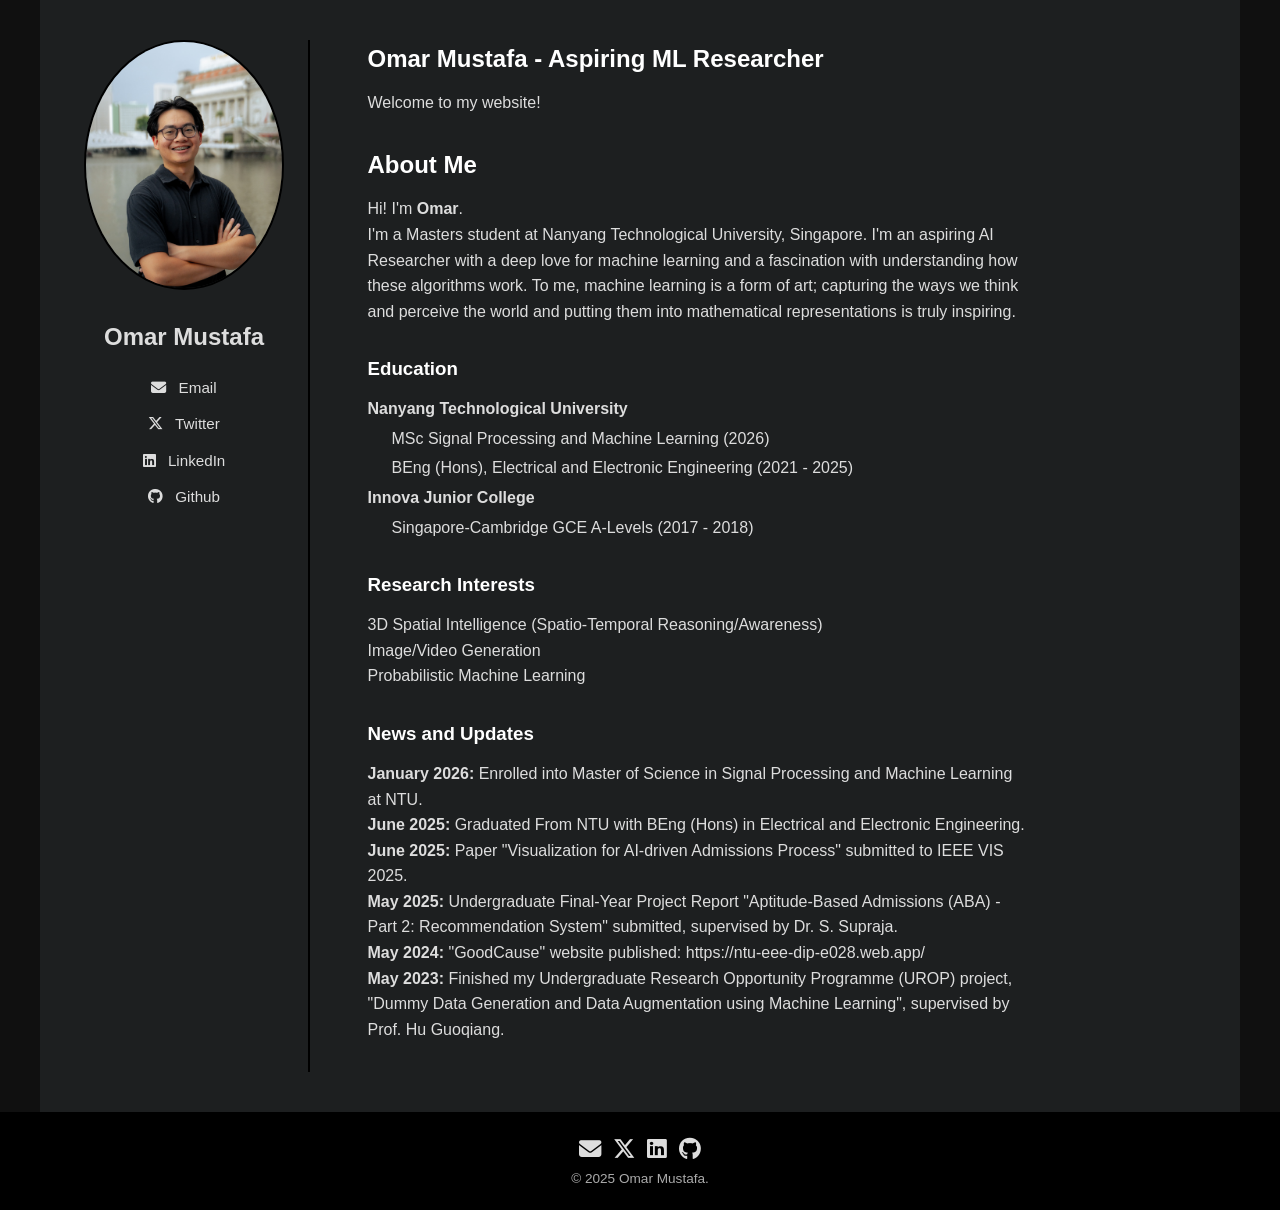
==== commit 32004975: "Update index.html" ====
--- a/index.html
+++ b/index.html
@@ -59,9 +59,9 @@
       <section class="research">
         <h3>Research Interests</h3>
         <ul>
-          <li>Spatial Intelligence (Spatio-Temporal Reasoning/Awareness)</li>
-          <li>3D Vision</li>
-          <li>Graphical Models</li>
+          <li>3D Spatial Intelligence (Spatio-Temporal Reasoning/Awareness)</li>
+          <li>Image/Video Generation</li>
+          <li>Probabilistic Machine Learning</li>
         </ul>
       </section>
 
